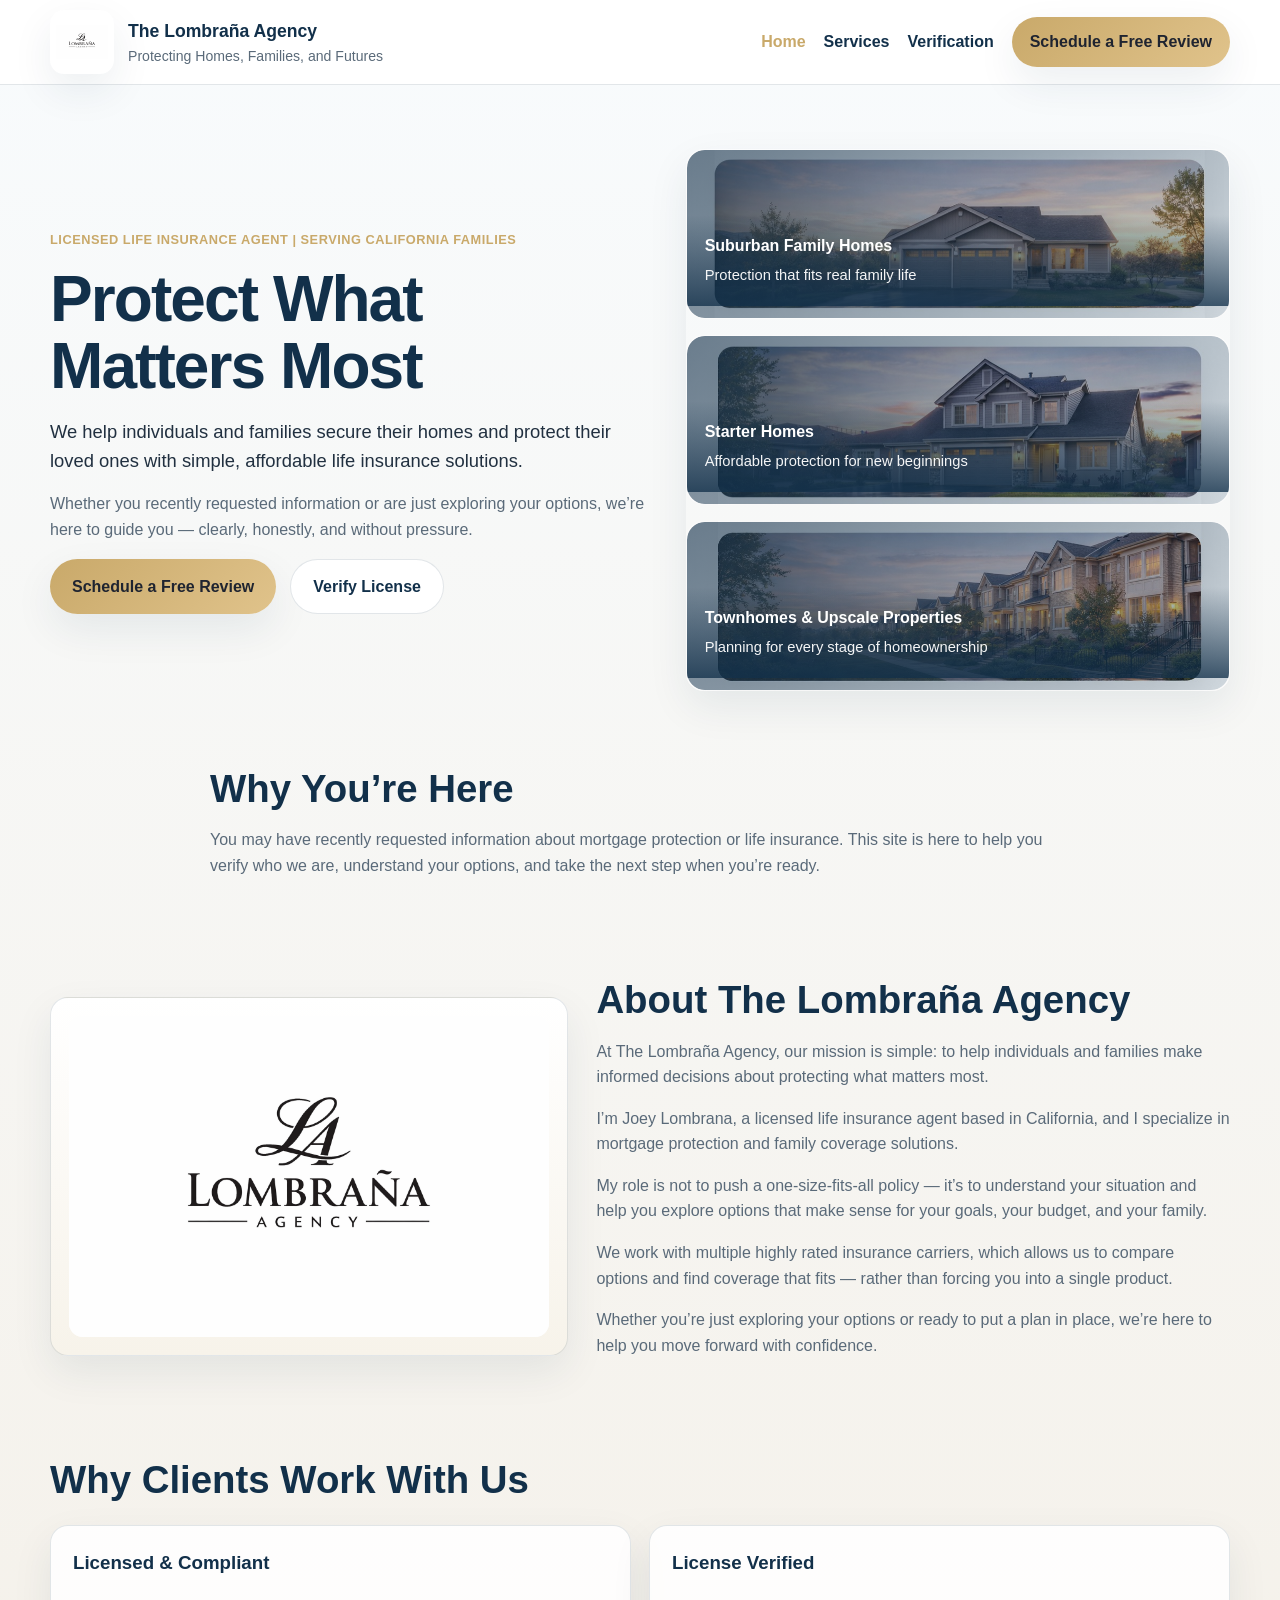
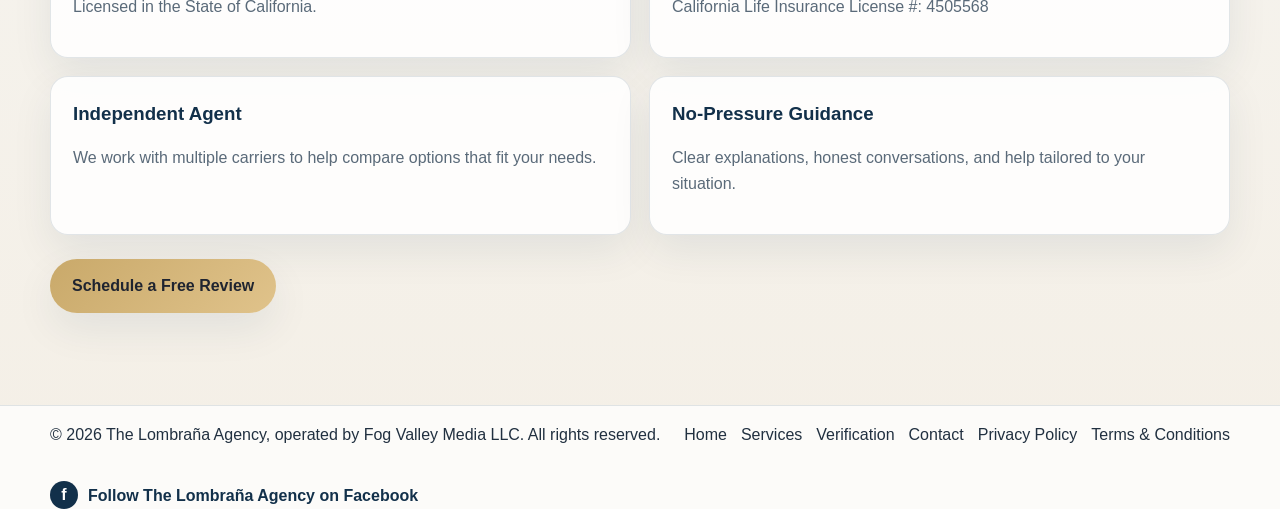
==== index.html @ 1a3a40c9 "Update index.html" ====
<!DOCTYPE html>
<html lang="en">
<head>
  <meta charset="UTF-8" />
  <meta name="viewport" content="width=device-width, initial-scale=1.0" />
  <title>The Lombraña Agency | Protecting Homes, Families, and Futures</title>
  <meta name="description" content="The Lombraña Agency helps individuals and families secure their homes and protect their loved ones with simple, affordable life insurance solutions." />
  <link rel="stylesheet" href="styles.css" />
</head>
<body>
  <header class="site-header">
    <div class="container nav-wrap">
      <a href="index.html" class="brand" aria-label="The Lombraña Agency home">
        <img src="Lombrana Agency.png" alt="The Lombraña Agency logo" class="brand-logo" />
        <div class="brand-text">
          <span class="brand-name">The Lombraña Agency</span>
          <span class="brand-tagline">Protecting Homes, Families, and Futures</span>
        </div>
      </a>

      <button class="menu-toggle" aria-label="Open menu" aria-expanded="false">☰</button>

      <nav class="site-nav">
        <a href="index.html" class="active">Home</a>
        <a href="services.html">Services</a>
        <a href="verification.html">Verification</a>
        <a href="contact.html" class="nav-cta">Schedule a Free Review</a>
      </nav>
    </div>
  </header>

  <main>
    <section class="hero">
      <div class="container hero-grid">
        <div class="hero-copy">
          <p class="eyebrow">Licensed Life Insurance Agent | Serving California Families</p>
          <h1>Protect What Matters Most</h1>
          <p class="hero-subheadline">
            We help individuals and families secure their homes and protect their loved ones with simple, affordable life insurance solutions.
          </p>
          <p class="hero-support">
            Whether you recently requested information or are just exploring your options, we’re here to guide you — clearly, honestly, and without pressure.
          </p>

          <div class="hero-actions">
            <a href="contact.html" class="btn btn-primary">Schedule a Free Review</a>
            <a href="verification.html" class="btn btn-secondary">Verify License</a>
          </div>
        </div>

        <div class="hero-visual">
          <div class="art-grid">
            <div class="art-card art-home-1">
              <div class="art-overlay">
                <strong>Suburban Family Homes</strong>
                <span>Protection that fits real family life</span>
              </div>
            </div>

            <div class="art-card art-home-2">
              <div class="art-overlay">
                <strong>Starter Homes</strong>
                <span>Affordable protection for new beginnings</span>
              </div>
            </div>

            <div class="art-card art-home-3">
              <div class="art-overlay">
                <strong>Townhomes & Upscale Properties</strong>
                <span>Planning for every stage of homeownership</span>
              </div>
            </div>
          </div>
        </div>
      </div>
    </section>

    <section class="why-here section">
      <div class="container narrow">
        <h2>Why You’re Here</h2>
        <p>
          You may have recently requested information about mortgage protection or life insurance.
          This site is here to help you verify who we are, understand your options, and take the next step when you’re ready.
        </p>
      </div>
    </section>

    <section class="about section">
      <div class="container about-grid">
        <div class="about-image-wrap">
          <img src="Lombrana Agency.png" alt="The Lombraña Agency" class="about-image" />
        </div>

        <div class="about-copy">
          <h2>About The Lombraña Agency</h2>
          <p>
            At The Lombraña Agency, our mission is simple: to help individuals and families make informed decisions about protecting what matters most.
          </p>
          <p>
            I’m Joey Lombrana, a licensed life insurance agent based in California, and I specialize in mortgage protection and family coverage solutions.
          </p>
          <p>
            My role is not to push a one-size-fits-all policy — it’s to understand your situation and help you explore options that make sense for your goals, your budget, and your family.
          </p>
          <p>
            We work with multiple highly rated insurance carriers, which allows us to compare options and find coverage that fits — rather than forcing you into a single product.
          </p>
          <p>
            Whether you’re just exploring your options or ready to put a plan in place, we’re here to help you move forward with confidence.
          </p>
        </div>
      </div>
    </section>

    <section class="trust section">
      <div class="container">
        <h2>Why Clients Work With Us</h2>
        <div class="trust-grid">
          <div class="trust-card">
            <h3>Licensed & Compliant</h3>
            <p>Licensed in the State of California.</p>
          </div>
          <div class="trust-card">
            <h3>License Verified</h3>
            <p>California Life Insurance License #: 4505568</p>
          </div>
          <div class="trust-card">
            <h3>Independent Agent</h3>
            <p>We work with multiple carriers to help compare options that fit your needs.</p>
          </div>
          <div class="trust-card">
            <h3>No-Pressure Guidance</h3>
            <p>Clear explanations, honest conversations, and help tailored to your situation.</p>
          </div>
        </div>

        <div class="centered-cta section-sm">
          <a href="contact.html" class="btn btn-primary">Schedule a Free Review</a>
        </div>
      </div>
    </section>
  </main>

  <footer class="site-footer">
    <div class="container footer-inner">
      <p>© <span id="year"></span> The Lombraña Agency, operated by Fog Valley Media LLC. All rights reserved.</p>
      <nav class="footer-nav">
        <a href="index.html">Home</a>
        <a href="services.html">Services</a>
        <a href="verification.html">Verification</a>
        <a href="contact.html">Contact</a>
        <a href="privacy.html">Privacy Policy</a>
        <a href="terms.html">Terms & Conditions</a>
      </nav>
      <a
        class="social-link"
        href="https://www.facebook.com/profile.php?id=61577456360968"
        target="_blank"
        rel="noopener noreferrer"
        aria-label="Follow The Lombraña Agency on Facebook"
      >
        <span class="social-icon">f</span>
        <span>Follow The Lombraña Agency on Facebook</span>
      </a>
    </div>
  </footer>

  <script src="script.js"></script>
</body>
</html>
---- styles.css ----
:root {
  --navy: #12304a;
  --navy-2: #1c4768;
  --charcoal: #2f3440;
  --cream: #f7f3ea;
  --white: #ffffff;
  --soft-gold: #c9a96a;
  --gold-2: #e0c38b;
  --muted-blue: #7d95ab;
  --blue-gray: #e8eef4;
  --text: #213040;
  --text-soft: #5a6a79;
  --border: rgba(18, 48, 74, 0.12);
  --shadow: 0 16px 40px rgba(18, 48, 74, 0.08);
  --shadow-hover: 0 22px 50px rgba(18, 48, 74, 0.14);
  --radius: 18px;
  --max: 1180px;
  --transition: 0.28s ease;
}

* {
  box-sizing: border-box;
}

html {
  scroll-behavior: smooth;
}

body {
  margin: 0;
  font-family: "Inter", "Segoe UI", Arial, sans-serif;
  background: linear-gradient(180deg, #f8fbfd 0%, #f4efe6 100%);
  color: var(--text);
  line-height: 1.6;
}

img {
  display: block;
  max-width: 100%;
}

a {
  color: inherit;
  text-decoration: none;
}

button,
input,
textarea,
select {
  font: inherit;
}

.container {
  width: min(calc(100% - 32px), var(--max));
  margin: 0 auto;
}

.narrow {
  width: min(calc(100% - 32px), 860px);
  margin: 0 auto;
}

/* Header */
.site-header {
  position: sticky;
  top: 0;
  z-index: 20;
  background: rgba(255, 255, 255, 0.9);
  backdrop-filter: blur(10px);
  border-bottom: 1px solid var(--border);
}

.nav-wrap {
  display: flex;
  align-items: center;
  justify-content: space-between;
  gap: 20px;
  min-height: 84px;
}

.brand {
  display: flex;
  align-items: center;
  gap: 14px;
  min-width: 0;
}

.brand-logo {
  width: 64px;
  height: 64px;
  object-fit: contain;
  border-radius: 14px;
  background: #fff;
  box-shadow: var(--shadow);
  padding: 6px;
}

.brand-text {
  display: flex;
  flex-direction: column;
  min-width: 0;
}

.brand-name {
  font-size: 1.1rem;
  font-weight: 800;
  color: var(--navy);
}

.brand-tagline {
  font-size: 0.88rem;
  color: var(--text-soft);
}

.site-nav {
  display: flex;
  align-items: center;
  gap: 18px;
}

.site-nav a {
  color: var(--navy);
  font-weight: 600;
}

.site-nav a.active {
  color: var(--soft-gold);
}

.nav-cta {
  padding: 12px 18px;
  background: linear-gradient(135deg, var(--soft-gold), var(--gold-2));
  border-radius: 999px;
  color: #1f2430 !important;
  box-shadow: var(--shadow);
}

.menu-toggle {
  display: none;
  border: 0;
  background: transparent;
  font-size: 1.5rem;
  color: var(--navy);
  cursor: pointer;
}

/* Typography */
.hero-copy h1,
.page-title {
  margin: 0 0 16px;
  font-size: clamp(2.4rem, 5vw, 4.3rem);
  line-height: 1.05;
  color: var(--navy);
  letter-spacing: -0.03em;
}

h2 {
  color: var(--navy);
  font-size: clamp(1.8rem, 3vw, 2.6rem);
  margin: 0 0 14px;
  line-height: 1.15;
}

h3 {
  color: var(--navy);
  margin: 0 0 10px;
}

.eyebrow {
  display: inline-block;
  margin: 0 0 16px;
  color: var(--soft-gold);
  font-weight: 700;
  letter-spacing: 0.04em;
  text-transform: uppercase;
  font-size: 0.8rem;
}

.hero-subheadline,
.page-intro {
  font-size: 1.15rem;
  color: var(--text);
  margin: 0 0 12px;
}

.hero-support,
.about-copy p,
.verify-card p,
.services-cta-text,
.verify-list,
.trust-card p,
.why-here p {
  color: var(--text-soft);
}

/* Buttons */
.btn {
  display: inline-flex;
  align-items: center;
  justify-content: center;
  border: 0;
  cursor: pointer;
  padding: 14px 22px;
  border-radius: 999px;
  font-weight: 800;
  transition: transform var(--transition), opacity var(--transition), box-shadow var(--transition);
}

.btn:hover {
  transform: translateY(-1px);
}

.btn-primary {
  background: linear-gradient(135deg, var(--soft-gold), var(--gold-2));
  color: #1f2430;
  box-shadow: var(--shadow);
}

.btn-secondary {
  background: var(--white);
  color: var(--navy);
  border: 1px solid var(--border);
}

/* Hero */
.hero {
  padding: 64px 0 34px;
}

.hero-grid {
  display: grid;
  grid-template-columns: 1.05fr 0.95fr;
  gap: 34px;
  align-items: center;
}

.hero-actions,
.centered-cta {
  display: flex;
  gap: 14px;
  flex-wrap: wrap;
}

.hero-visual,
.about-image-wrap,
.verify-card,
.trust-card,
.form-shell,
.flip-card-front,
.flip-card-back {
  border-radius: var(--radius);
  box-shadow: var(--shadow);
}

.art-grid {
  display: grid;
  gap: 16px;
}

.art-card {
  min-height: 170px;
  border-radius: var(--radius);
  position: relative;
  overflow: hidden;
  border: 1px solid rgba(255,255,255,0.45);
}

/* HOME PAGE HERO IMAGE CARDS */
.art-home-1,
.art-home-2,
.art-home-3 {
  background-repeat: no-repeat;
  background-size: cover;
  position: relative;
}

.art-home-1 {
  background-image: url("starter.jpg");
  background-position: center 22%;
}

.art-home-2 {
  background-image: url("suburban.jpg");
  background-position: center 20%;
}

.art-home-3 {
  background-image: url("townhome.jpg");
  background-position: center 32%;
}

.art-home-1::before,
.art-home-2::before,
.art-home-3::before {
  content: "";
  position: absolute;
  inset: 0;
  background: linear-gradient(
    135deg,
    rgba(18, 48, 74, 0.62),
    rgba(28, 71, 104, 0.18)
  );
  border-radius: inherit;
  z-index: 0;
}

.art-home-1 > *,
.art-home-2 > *,
.art-home-3 > * {
  position: relative;
  z-index: 1;
}

.art-overlay {
  position: absolute;
  left: 0;
  right: 0;
  bottom: 12px;
  padding: 18px;
  background: linear-gradient(180deg, transparent, rgba(18,48,74,0.78));
  color: var(--white);
}

.art-overlay strong {
  display: block;
  margin-bottom: 4px;
  font-size: 1rem;
}

.art-overlay span {
  font-size: 0.92rem;
  opacity: 0.95;
}

/* Sections */
.section {
  padding: 42px 0;
}

.section-sm {
  padding-top: 24px;
}

.about-grid {
  display: grid;
  grid-template-columns: 0.9fr 1.1fr;
  gap: 28px;
  align-items: center;
}

.about-image-wrap {
  background: linear-gradient(180deg, #fff, #f7f3ea);
  padding: 18px;
  border: 1px solid var(--border);
}

.about-image {
  width: 100%;
  border-radius: 14px;
  object-fit: contain;
  background: #fff;
}

.trust-grid,
.verification-grid {
  display: grid;
  grid-template-columns: repeat(2, 1fr);
  gap: 18px;
  margin-top: 22px;
}

.trust-card,
.verify-card {
  background: rgba(255, 255, 255, 0.86);
  border: 1px solid var(--border);
  padding: 22px;
}

.verify-list {
  padding-left: 18px;
  margin: 0;
}

/* Services flip cards */
.card-grid {
  display: grid;
  grid-template-columns: repeat(3, 1fr);
  gap: 22px;
  padding-top: 22px;
  align-items: stretch;
}

.flip-card {
  width: 100%;
  height: 340px;
  perspective: 1200px;
  background: transparent;
  border: 0;
  padding: 0;
  margin: 0;
  cursor: pointer;
  text-align: left;
  display: block;
}

.flip-card-inner {
  position: relative;
  width: 100%;
  height: 100%;
  transform-style: preserve-3d;
  transition: transform 0.7s ease;
}

.flip-card.is-flipped .flip-card-inner {
  transform: rotateY(180deg);
}

.flip-card-front,
.flip-card-back {
  position: absolute;
  inset: 0;
  width: 100%;
  height: 100%;
  backface-visibility: hidden;
  border: 1px solid var(--border);
  border-radius: var(--radius);
  overflow: hidden;
  box-shadow: var(--shadow);
}

.flip-card-front {
  color: var(--white);
  display: flex;
  align-items: flex-end;
  justify-content: flex-start;
}

.image-card {
  background-size: cover;
  background-repeat: no-repeat;
  position: relative;
  transition: transform 0.35s ease, box-shadow 0.35s ease;
}

.image-card::before {
  content: "";
  position: absolute;
  inset: 0;
  background: linear-gradient(
    180deg,
    rgba(18,48,74,0.12) 0%,
    rgba(18,48,74,0.34) 45%,
    rgba(18,48,74,0.76) 100%
  );
  transition: background 0.35s ease;
}

.flip-card:hover .image-card {
  transform: scale(1.03) translateY(-3px);
  box-shadow: var(--shadow-hover);
}

.flip-card:hover .image-card::before {
  background: linear-gradient(
    180deg,
    rgba(18,48,74,0.18) 0%,
    rgba(18,48,74,0.42) 45%,
    rgba(18,48,74,0.82) 100%
  );
}

.image-mortgage {
  background-image: url("mortgageprotection.jpg");
  background-position: center 30%;
}

.image-finalexpense {
  background-image: url("finalexpense.jpg");
  background-position: center 42%;
}

.image-wholelife {
  background-image: url("wholelife.jpg");
  background-position: center 30%;
}

.service-overlay {
  position: relative;
  z-index: 1;
  width: 100%;
  padding: 24px 22px;
}

.service-overlay h2 {
  color: var(--white);
  margin: 0 0 6px;
  font-size: 1.55rem;
  line-height: 1.15;
}

.micro-line {
  margin: 0;
  color: rgba(255,255,255,0.9);
  font-size: 0.92rem;
  font-weight: 500;
  line-height: 1.35;
}

.flip-card-back {
  background: linear-gradient(180deg, #ffffff, #f5f0e7);
  transform: rotateY(180deg);
  display: flex;
  flex-direction: column;
  justify-content: center;
  padding: 28px;
}

.flip-card-back h3 {
  margin-top: 0;
}

.flip-card-back p:last-child {
  margin-bottom: 0;
}

/* Contact form */
.form-shell {
  background: rgba(255,255,255,0.88);
  border: 1px solid var(--border);
  padding: 26px;
  margin-top: 28px;
}

.review-form {
  width: 100%;
}

.form-grid {
  display: grid;
  grid-template-columns: repeat(2, 1fr);
  gap: 18px;
  position: relative;
}

.field {
  display: flex;
  flex-direction: column;
  gap: 8px;
}

.field-full {
  grid-column: 1 / -1;
}

label,
legend {
  font-weight: 700;
  color: var(--navy);
}

input {
  width: 100%;
  border: 1px solid rgba(18,48,74,0.18);
  border-radius: 12px;
  padding: 14px 14px;
  background: #fff;
  color: var(--text);
}

input:focus {
  outline: 2px solid rgba(201,169,106,0.25);
  border-color: var(--soft-gold);
}

.checkbox-group {
  border: 1px solid rgba(18,48,74,0.12);
  border-radius: 14px;
  padding: 16px;
  background: #fff;
}

.checkbox-group label {
  display: flex;
  align-items: center;
  gap: 10px;
  font-weight: 600;
  margin-top: 10px;
  color: var(--text);
}

.checkbox-group input {
  width: auto;
  padding: 0;
}

.consent-wrap {
  margin-top: 6px;
}

.consent-label {
  display: grid;
  grid-template-columns: 26px 1fr;
  align-items: start;
  column-gap: 14px;
  font-weight: 500;
  color: var(--text);
  line-height: 1.55;
}

.consent-label input {
  appearance: none;
  -webkit-appearance: none;
  width: 22px;
  height: 22px;
  margin: 2px 0 0 0;
  border: 2px solid rgba(18, 48, 74, 0.35);
  border-radius: 6px;
  background: #fff;
  box-shadow: 0 4px 10px rgba(18, 48, 74, 0.12);
  cursor: pointer;
  position: relative;
  transition:
    transform 0.18s ease,
    box-shadow 0.18s ease,
    border-color 0.18s ease,
    background 0.18s ease;
}

.consent-label input:hover {
  transform: translateY(-1px);
  box-shadow: 0 6px 14px rgba(18, 48, 74, 0.16);
  border-color: var(--soft-gold);
}

.consent-label input:focus {
  outline: none;
  box-shadow:
    0 0 0 4px rgba(201, 169, 106, 0.22),
    0 6px 14px rgba(18, 48, 74, 0.16);
  border-color: var(--soft-gold);
}

.consent-label input:checked {
  background: linear-gradient(135deg, var(--soft-gold), var(--gold-2));
  border-color: var(--soft-gold);
}

.consent-label input:checked::after {
  content: "";
  position: absolute;
  left: 6px;
  top: 2px;
  width: 5px;
  height: 10px;
  border: solid #1f2430;
  border-width: 0 2px 2px 0;
  transform: rotate(45deg);
}

.consent-note {
  display: inline-block;
  margin: 12px 0 0 40px;
  padding: 8px 12px;
  border-left: 4px solid var(--soft-gold);
  border-radius: 10px;
  background: linear-gradient(
    180deg,
    rgba(201, 169, 106, 0.12),
    rgba(255, 255, 255, 0.92)
  );
  font-size: 0.92rem;
  font-weight: 700;
  color: var(--navy);
  box-shadow: 0 6px 16px rgba(18, 48, 74, 0.06);
}

.captcha-wrap {
  margin-top: 4px;
}

@media (max-width: 640px) {
  .consent-label {
    grid-template-columns: 24px 1fr;
    column-gap: 12px;
  }

  .consent-label input {
    width: 20px;
    height: 20px;
  }

  .consent-note {
    margin-left: 36px;
    font-size: 0.88rem;
  }
}
.btn-full {
  width: 100%;
  margin-top: 22px;
}

.honeypot {
  position: absolute;
  left: -9999px;
  opacity: 0;
  pointer-events: none;
}

.thank-you {
  margin-top: 22px;
  padding: 22px;
  border-radius: 16px;
  background: linear-gradient(180deg, #f7f3ea, #ffffff);
  border: 1px solid var(--border);
}

.hidden {
  display: none;
}

/* Footer */
.site-footer {
  margin-top: 50px;
  border-top: 1px solid var(--border);
  background: rgba(255,255,255,0.75);
}

.footer-inner {
  min-height: 76px;
  display: flex;
  align-items: center;
  justify-content: space-between;
  gap: 18px;
  flex-wrap: wrap;
}

.footer-nav {
  display: flex;
  gap: 14px;
  flex-wrap: wrap;
}

.social-link {
  display: inline-flex;
  align-items: center;
  gap: 10px;
  color: var(--navy);
  font-weight: 600;
}

.social-icon {
  width: 28px;
  height: 28px;
  display: inline-flex;
  align-items: center;
  justify-content: center;
  border-radius: 999px;
  background: var(--navy);
  color: var(--white);
  font-weight: 800;
  line-height: 1;
  font-family: Arial, sans-serif;
}

/* Responsive */
@media (max-width: 980px) {
  .hero-grid,
  .about-grid,
  .card-grid,
  .verification-grid,
  .trust-grid,
  .form-grid {
    grid-template-columns: 1fr;
  }

  .site-nav {
    position: absolute;
    right: 16px;
    top: 84px;
    display: none;
    flex-direction: column;
    align-items: stretch;
    background: rgba(255,255,255,0.98);
    border: 1px solid var(--border);
    border-radius: 16px;
    padding: 14px;
    box-shadow: var(--shadow);
    min-width: 220px;
  }

  .site-nav.open {
    display: flex;
  }

  .menu-toggle {
    display: block;
  }

  .nav-wrap {
    position: relative;
  }
}

@media (max-width: 640px) {
  .brand-logo {
    width: 54px;
    height: 54px;
  }

  .brand-name {
    font-size: 1rem;
  }

  .brand-tagline {
    font-size: 0.8rem;
  }

  .hero {
    padding-top: 34px;
  }

  .btn,
  .nav-cta {
    width: 100%;
  }

  .hero-actions,
  .centered-cta {
    flex-direction: column;
    align-items: stretch;
  }

  .flip-card {
    height: 300px;
  }

  .flip-card-inner {
    height: 100%;
  }

  .form-shell,
  .trust-card,
  .verify-card,
  .about-image-wrap {
    padding: 18px;
  }

  .service-overlay {
    padding: 20px 18px;
  }

  .service-overlay h2 {
    font-size: 1.35rem;
  }

  .art-overlay {
    bottom: 8px;
    padding: 14px;
  }
}
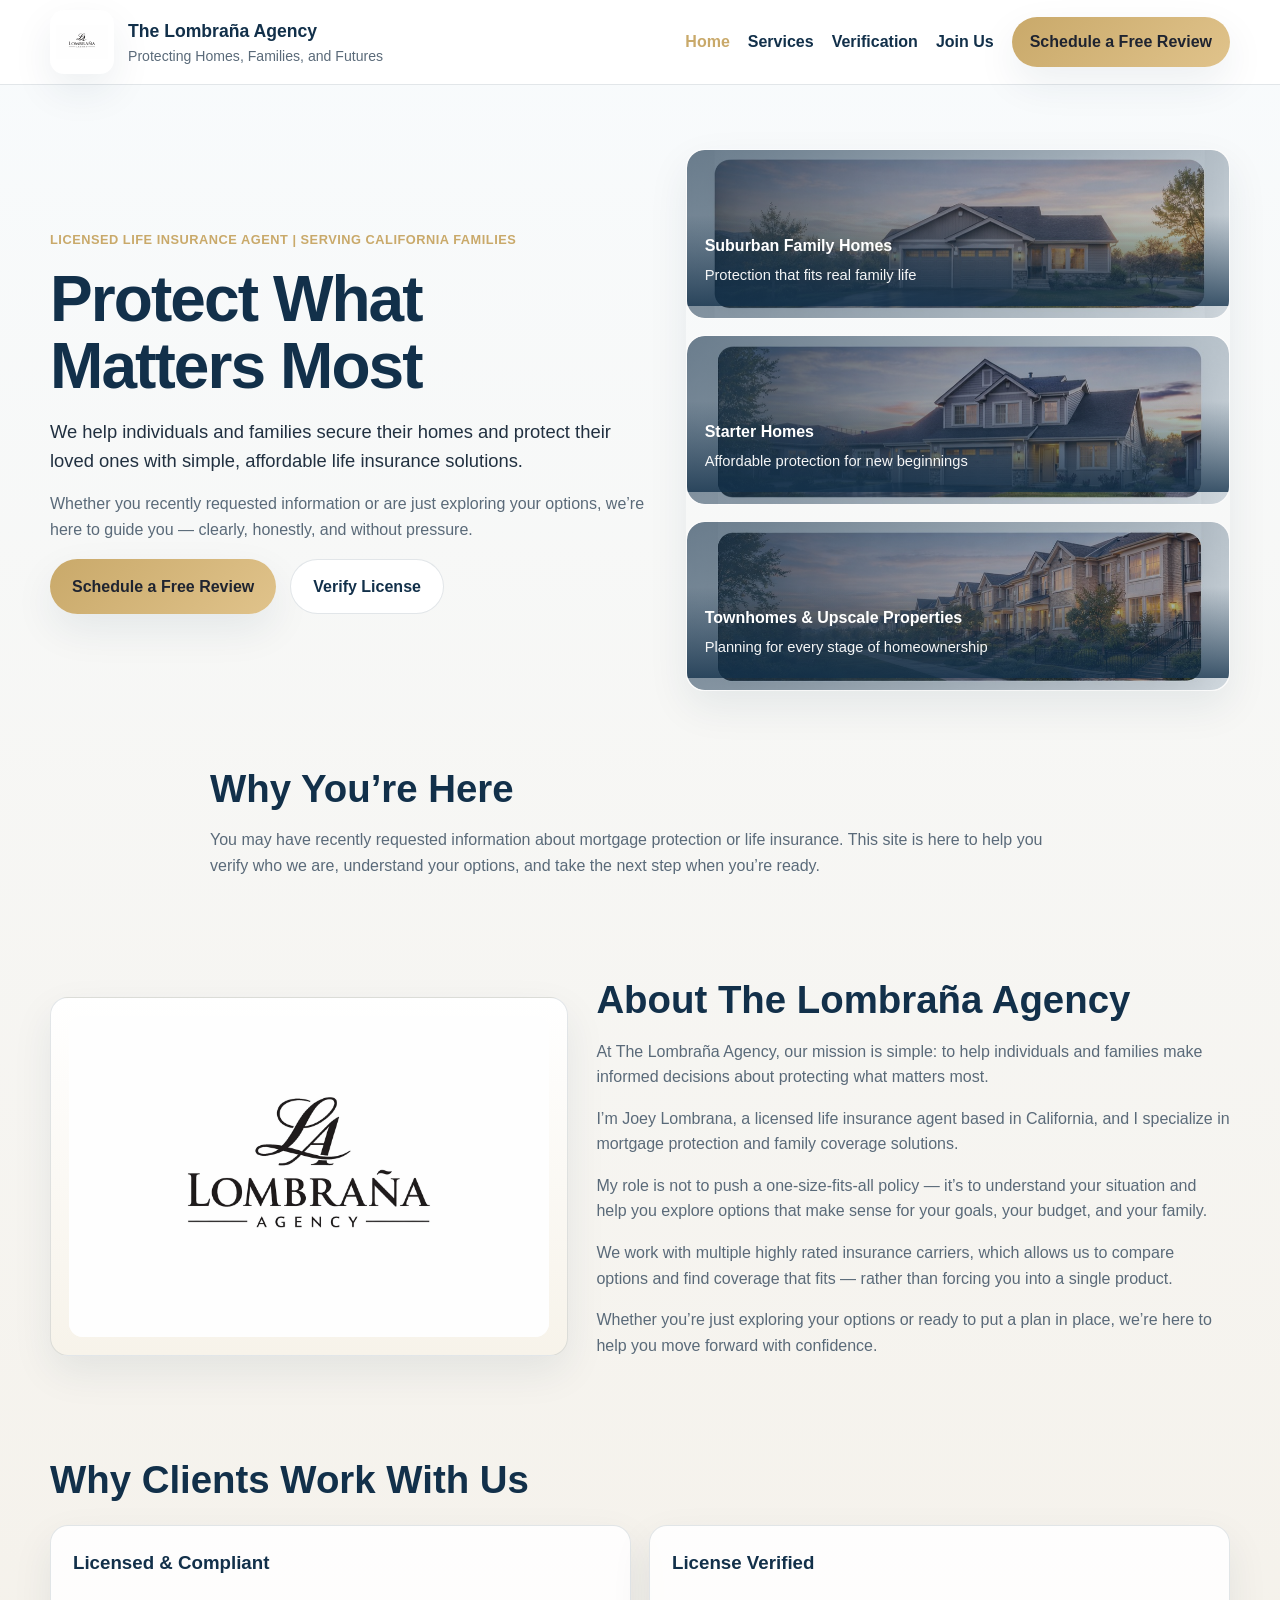
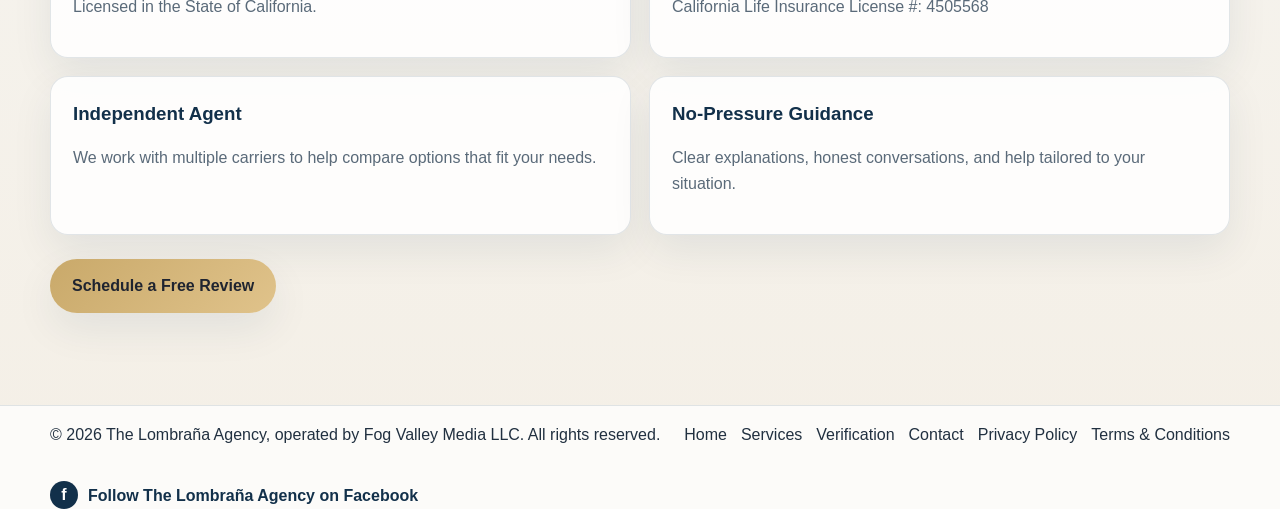
==== commit 467a237a: "Update index.html" ====
--- a/index.html
+++ b/index.html
@@ -21,11 +21,12 @@
       <button class="menu-toggle" aria-label="Open menu" aria-expanded="false">☰</button>
 
       <nav class="site-nav">
-        <a href="index.html" class="active">Home</a>
-        <a href="services.html">Services</a>
-        <a href="verification.html">Verification</a>
-        <a href="contact.html" class="nav-cta">Schedule a Free Review</a>
-      </nav>
+  <a href="index.html" class="active">Home</a>
+  <a href="services.html">Services</a>
+  <a href="verification.html">Verification</a>
+  <a href="join-us.html">Join Us</a>
+  <a href="contact.html" class="nav-cta">Schedule a Free Review</a>
+</nav>
     </div>
   </header>
 
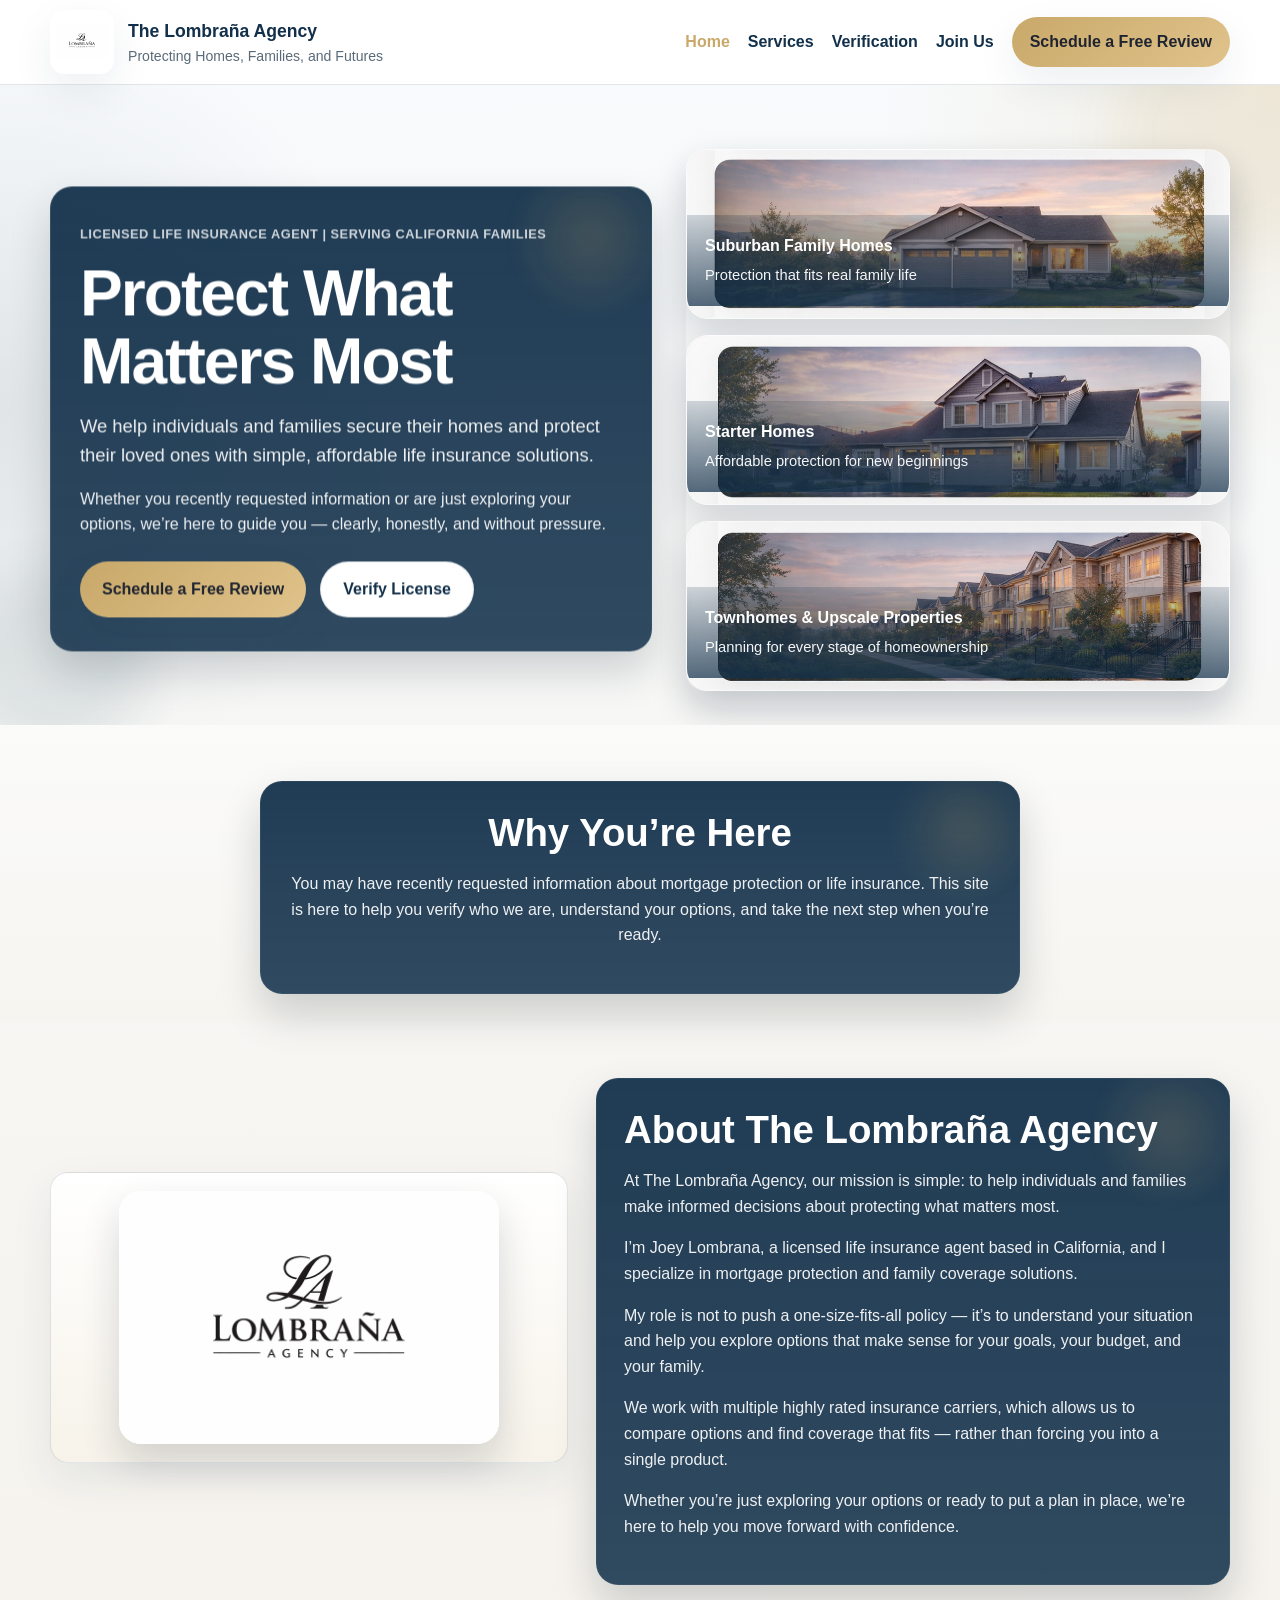
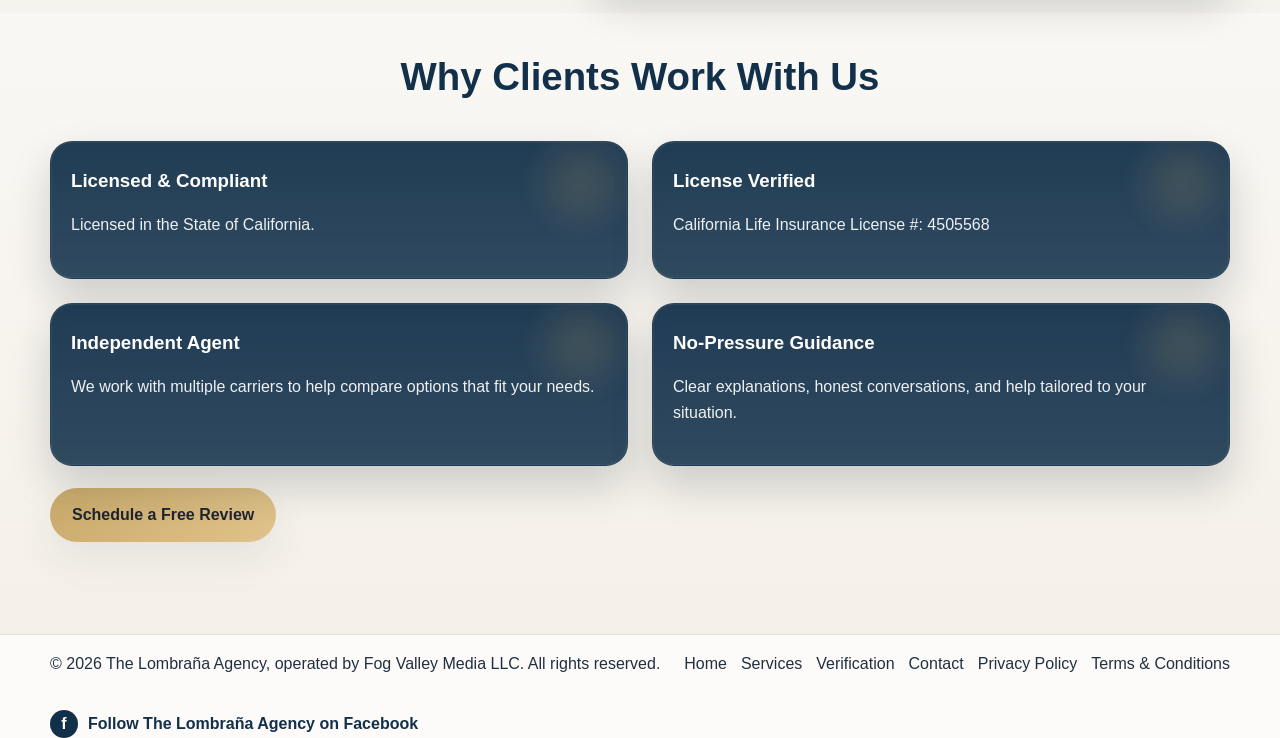
==== commit 5af8a707: "Update index.html" ====
--- a/index.html
+++ b/index.html
@@ -6,6 +6,403 @@
   <title>The Lombraña Agency | Protecting Homes, Families, and Futures</title>
   <meta name="description" content="The Lombraña Agency helps individuals and families secure their homes and protect their loved ones with simple, affordable life insurance solutions." />
   <link rel="stylesheet" href="styles.css" />
+
+  <style>
+    .hero {
+      position: relative;
+      overflow: hidden;
+      background:
+        radial-gradient(circle at top right, rgba(201, 169, 106, 0.16), transparent 28%),
+        radial-gradient(circle at left center, rgba(18, 48, 74, 0.10), transparent 30%);
+    }
+
+    .hero::before,
+    .hero::after {
+      content: "";
+      position: absolute;
+      border-radius: 999px;
+      pointer-events: none;
+      filter: blur(24px);
+      opacity: 0.8;
+    }
+
+    .hero::before {
+      width: 240px;
+      height: 240px;
+      top: -70px;
+      right: -70px;
+      background: rgba(201, 169, 106, 0.14);
+    }
+
+    .hero::after {
+      width: 190px;
+      height: 190px;
+      left: -40px;
+      bottom: -30px;
+      background: rgba(18, 48, 74, 0.10);
+    }
+
+    .hero-grid,
+    .about-grid {
+      position: relative;
+      z-index: 1;
+    }
+
+    .section {
+      position: relative;
+      overflow: visible;
+    }
+
+    .why-here {
+      background: linear-gradient(180deg, rgba(255,255,255,0.45), rgba(247,243,234,0.35));
+    }
+
+    .trust {
+      background: linear-gradient(180deg, rgba(255,255,255,0.40), rgba(247,243,234,0.32));
+    }
+
+    .hero-copy,
+    .why-here .container.narrow,
+    .about-copy,
+    .trust-card {
+      position: relative;
+      background: linear-gradient(180deg, rgba(18, 48, 74, 0.94), rgba(18, 48, 74, 0.87));
+      color: #ffffff;
+      border-radius: 22px;
+      box-shadow:
+        0 20px 42px rgba(10, 25, 41, 0.18),
+        0 0 0 1px rgba(255,255,255,0.05) inset;
+      transition: transform 0.35s ease, box-shadow 0.35s ease;
+      will-change: transform;
+      overflow: hidden;
+      z-index: 1;
+    }
+
+    .hero-copy::before,
+    .why-here .container.narrow::before,
+    .about-copy::before,
+    .trust-card::before {
+      content: "";
+      position: absolute;
+      inset: -1px;
+      border-radius: inherit;
+      padding: 1px;
+      background: linear-gradient(
+        135deg,
+        rgba(201, 169, 106, 0.56),
+        rgba(255, 255, 255, 0.08),
+        rgba(201, 169, 106, 0.22)
+      );
+      -webkit-mask:
+        linear-gradient(#fff 0 0) content-box,
+        linear-gradient(#fff 0 0);
+      -webkit-mask-composite: xor;
+      mask-composite: exclude;
+      pointer-events: none;
+      opacity: 0.85;
+    }
+
+    .hero-copy::after,
+    .why-here .container.narrow::after,
+    .about-copy::after,
+    .trust-card::after {
+      content: "";
+      position: absolute;
+      border-radius: 999px;
+      pointer-events: none;
+      opacity: 0.9;
+      filter: blur(10px);
+      background: radial-gradient(circle, rgba(201, 169, 106, 0.22), transparent 68%);
+    }
+
+    .hero-copy::after {
+      width: 170px;
+      height: 170px;
+      top: -34px;
+      right: -24px;
+    }
+
+    .why-here .container.narrow::after {
+      width: 150px;
+      height: 150px;
+      top: -26px;
+      right: -20px;
+    }
+
+    .about-copy::after {
+      width: 160px;
+      height: 160px;
+      top: -28px;
+      right: -20px;
+    }
+
+    .trust-card::after {
+      width: 120px;
+      height: 120px;
+      top: -20px;
+      right: -14px;
+    }
+
+    .hero-copy:hover,
+    .why-here .container.narrow:hover,
+    .about-copy:hover,
+    .trust-card:hover {
+      box-shadow:
+        0 26px 48px rgba(10, 25, 41, 0.24),
+        0 0 0 1px rgba(255,255,255,0.07) inset,
+        0 0 22px rgba(201, 169, 106, 0.12);
+    }
+
+    .hero-copy:hover,
+    .about-copy:hover,
+    .trust-card:hover {
+      transform: translateY(-4px);
+    }
+
+    .why-here .container.narrow:hover {
+      transform: translateY(-3px);
+    }
+
+    .hero-copy {
+      padding: 34px 30px;
+    }
+
+    .hero-copy .eyebrow,
+    .hero-copy h1,
+    .hero-copy .hero-subheadline,
+    .hero-copy .hero-support,
+    .hero-actions,
+    .why-here h2,
+    .why-here p,
+    .about-copy h2,
+    .about-copy p,
+    .trust h2,
+    .trust-card h3,
+    .trust-card p {
+      position: relative;
+      z-index: 1;
+    }
+
+    .hero-copy .eyebrow {
+      color: rgba(255,255,255,0.78);
+    }
+
+    .hero-copy h1,
+    .why-here h2,
+    .about-copy h2,
+    .trust h2,
+    .trust-card h3 {
+      color: #ffffff;
+    }
+
+    .hero-copy .hero-subheadline,
+    .hero-copy .hero-support,
+    .why-here p,
+    .about-copy p,
+    .trust-card p {
+      color: rgba(255,255,255,0.92);
+    }
+
+    .hero-actions {
+      margin-top: 24px;
+    }
+
+    .art-card {
+      position: relative;
+      overflow: hidden;
+      border-radius: 22px;
+      box-shadow:
+        0 18px 38px rgba(10, 25, 41, 0.16),
+        0 0 0 1px rgba(255,255,255,0.06) inset;
+      transition: transform 0.35s ease, box-shadow 0.35s ease;
+    }
+
+    .art-card:hover {
+      transform: translateY(-6px);
+      box-shadow:
+        0 26px 48px rgba(10, 25, 41, 0.22),
+        0 0 20px rgba(201, 169, 106, 0.10);
+    }
+
+    .art-card::before {
+      content: "";
+      position: absolute;
+      inset: -1px;
+      border-radius: inherit;
+      padding: 1px;
+      background: linear-gradient(
+        135deg,
+        rgba(201, 169, 106, 0.45),
+        rgba(255,255,255,0.06),
+        rgba(201, 169, 106, 0.18)
+      );
+      -webkit-mask:
+        linear-gradient(#fff 0 0) content-box,
+        linear-gradient(#fff 0 0);
+      -webkit-mask-composite: xor;
+      mask-composite: exclude;
+      pointer-events: none;
+      opacity: 0.7;
+      z-index: 2;
+    }
+
+    .art-overlay {
+      background: linear-gradient(180deg, rgba(18, 48, 74, 0.18), rgba(18, 48, 74, 0.72));
+    }
+
+    .art-overlay strong,
+    .art-overlay span {
+      color: #ffffff;
+    }
+
+    .why-here .container.narrow {
+      padding: 30px 28px;
+      text-align: center;
+      max-width: 760px;
+    }
+
+    .about-copy {
+      padding: 30px 28px;
+    }
+
+    .about-image-wrap {
+      display: flex;
+      justify-content: center;
+      align-items: center;
+    }
+
+    .about-image {
+      width: 100%;
+      max-width: 380px;
+      border-radius: 22px;
+      background: rgba(255,255,255,0.92);
+      box-shadow:
+        0 18px 38px rgba(10, 25, 41, 0.16),
+        0 0 0 1px rgba(255,255,255,0.08) inset;
+      transition: transform 0.35s ease, box-shadow 0.35s ease;
+    }
+
+    .about-image:hover {
+      transform: translateY(-6px);
+      box-shadow:
+        0 26px 48px rgba(10, 25, 41, 0.22),
+        0 0 20px rgba(201, 169, 106, 0.10);
+    }
+
+    .trust > .container > h2 {
+      text-align: center;
+      margin-bottom: 28px;
+      color: var(--navy);
+    }
+
+    .trust-grid {
+      gap: 24px;
+    }
+
+    .trust-card {
+      padding: 24px 20px;
+    }
+
+    .centered-cta {
+      margin-top: 12px;
+    }
+
+    .reveal {
+      opacity: 0;
+      transform: translateY(28px);
+      transition: opacity 0.7s ease, transform 0.7s ease;
+      will-change: opacity, transform;
+    }
+
+    .reveal.is-visible {
+      opacity: 1;
+      transform: translateY(0);
+    }
+
+    .parallax-card {
+      transform: translate3d(0, 0, 0);
+      transition:
+        opacity 0.7s ease,
+        transform 0.7s ease,
+        box-shadow 0.35s ease;
+    }
+
+    .parallax-card.is-visible {
+      transform: translate3d(0, 0, 0);
+    }
+
+    .delay-1 { transition-delay: 0.08s; }
+    .delay-2 { transition-delay: 0.16s; }
+    .delay-3 { transition-delay: 0.24s; }
+
+    @media (max-width: 900px) {
+      .hero-copy,
+      .why-here .container.narrow,
+      .about-copy,
+      .trust-card {
+        border-radius: 20px;
+      }
+
+      .hero-copy {
+        padding: 28px 22px;
+      }
+
+      .about-copy,
+      .why-here .container.narrow {
+        padding: 24px 20px;
+      }
+
+      .hero-copy::after,
+      .why-here .container.narrow::after,
+      .about-copy::after {
+        width: 120px;
+        height: 120px;
+        top: -20px;
+        right: -12px;
+      }
+    }
+
+    @media (max-width: 640px) {
+      .hero-copy,
+      .why-here .container.narrow,
+      .about-copy,
+      .trust-card {
+        border-radius: 18px;
+      }
+
+      .hero-copy {
+        padding: 24px 18px;
+      }
+
+      .about-copy,
+      .why-here .container.narrow,
+      .trust-card {
+        padding: 22px 18px;
+      }
+
+      .hero-copy::after,
+      .why-here .container.narrow::after,
+      .about-copy::after,
+      .trust-card::after {
+        width: 100px;
+        height: 100px;
+      }
+    }
+
+    @media (prefers-reduced-motion: reduce) {
+      .reveal,
+      .parallax-card,
+      .hero-copy,
+      .why-here .container.narrow,
+      .about-copy,
+      .trust-card,
+      .art-card,
+      .about-image {
+        transition: none !important;
+        transform: none !important;
+      }
+    }
+  </style>
 </head>
 <body>
   <header class="site-header">
@@ -21,19 +418,19 @@
       <button class="menu-toggle" aria-label="Open menu" aria-expanded="false">☰</button>
 
       <nav class="site-nav">
-  <a href="index.html" class="active">Home</a>
-  <a href="services.html">Services</a>
-  <a href="verification.html">Verification</a>
-  <a href="join-us.html">Join Us</a>
-  <a href="contact.html" class="nav-cta">Schedule a Free Review</a>
-</nav>
+        <a href="index.html" class="active">Home</a>
+        <a href="services.html">Services</a>
+        <a href="verification.html">Verification</a>
+        <a href="join-us.html">Join Us</a>
+        <a href="contact.html" class="nav-cta">Schedule a Free Review</a>
+      </nav>
     </div>
   </header>
 
   <main>
     <section class="hero">
       <div class="container hero-grid">
-        <div class="hero-copy">
+        <div class="hero-copy reveal is-visible parallax-card" data-parallax-speed="0.10">
           <p class="eyebrow">Licensed Life Insurance Agent | Serving California Families</p>
           <h1>Protect What Matters Most</h1>
           <p class="hero-subheadline">
@@ -49,7 +446,7 @@
           </div>
         </div>
 
-        <div class="hero-visual">
+        <div class="hero-visual reveal is-visible delay-1">
           <div class="art-grid">
             <div class="art-card art-home-1">
               <div class="art-overlay">
@@ -77,7 +474,7 @@
     </section>
 
     <section class="why-here section">
-      <div class="container narrow">
+      <div class="container narrow reveal parallax-card" data-parallax-speed="0.12">
         <h2>Why You’re Here</h2>
         <p>
           You may have recently requested information about mortgage protection or life insurance.
@@ -88,11 +485,11 @@
 
     <section class="about section">
       <div class="container about-grid">
-        <div class="about-image-wrap">
+        <div class="about-image-wrap reveal">
           <img src="Lombrana Agency.png" alt="The Lombraña Agency" class="about-image" />
         </div>
 
-        <div class="about-copy">
+        <div class="about-copy reveal delay-1 parallax-card" data-parallax-speed="0.13">
           <h2>About The Lombraña Agency</h2>
           <p>
             At The Lombraña Agency, our mission is simple: to help individuals and families make informed decisions about protecting what matters most.
@@ -115,27 +512,27 @@
 
     <section class="trust section">
       <div class="container">
-        <h2>Why Clients Work With Us</h2>
+        <h2 class="reveal">Why Clients Work With Us</h2>
         <div class="trust-grid">
-          <div class="trust-card">
+          <div class="trust-card reveal parallax-card" data-parallax-speed="0.10">
             <h3>Licensed & Compliant</h3>
             <p>Licensed in the State of California.</p>
           </div>
-          <div class="trust-card">
+          <div class="trust-card reveal delay-1 parallax-card" data-parallax-speed="0.11">
             <h3>License Verified</h3>
             <p>California Life Insurance License #: 4505568</p>
           </div>
-          <div class="trust-card">
+          <div class="trust-card reveal delay-2 parallax-card" data-parallax-speed="0.12">
             <h3>Independent Agent</h3>
             <p>We work with multiple carriers to help compare options that fit your needs.</p>
           </div>
-          <div class="trust-card">
+          <div class="trust-card reveal delay-3 parallax-card" data-parallax-speed="0.13">
             <h3>No-Pressure Guidance</h3>
             <p>Clear explanations, honest conversations, and help tailored to your situation.</p>
           </div>
         </div>
 
-        <div class="centered-cta section-sm">
+        <div class="centered-cta section-sm reveal">
           <a href="contact.html" class="btn btn-primary">Schedule a Free Review</a>
         </div>
       </div>
@@ -167,5 +564,57 @@
   </footer>
 
   <script src="script.js"></script>
+  <script>
+    document.addEventListener("DOMContentLoaded", () => {
+      const revealItems = document.querySelectorAll(".reveal:not(.is-visible)");
+      const parallaxCards = document.querySelectorAll(".parallax-card");
+      const reducedMotion = window.matchMedia("(prefers-reduced-motion: reduce)").matches;
+
+      const observer = new IntersectionObserver((entries) => {
+        entries.forEach((entry) => {
+          if (entry.isIntersecting) {
+            entry.target.classList.add("is-visible");
+            observer.unobserve(entry.target);
+          }
+        });
+      }, {
+        threshold: 0.14
+      });
+
+      revealItems.forEach((item) => observer.observe(item));
+
+      if (!reducedMotion && parallaxCards.length) {
+        let ticking = false;
+
+        const updateParallax = () => {
+          parallaxCards.forEach((card) => {
+            const rect = card.getBoundingClientRect();
+            const speed = parseFloat(card.dataset.parallaxSpeed || "0.12");
+            const viewportCenter = window.innerHeight / 2;
+            const cardCenter = rect.top + rect.height / 2;
+            const distance = cardCenter - viewportCenter;
+            const offset = Math.max(Math.min(distance * speed, 14), -14);
+
+            if (card.classList.contains("is-visible")) {
+              card.style.transform = `translate3d(0, ${offset}px, 0)`;
+            }
+          });
+
+          ticking = false;
+        };
+
+        const requestTick = () => {
+          if (!ticking) {
+            window.requestAnimationFrame(updateParallax);
+            ticking = true;
+          }
+        };
+
+        updateParallax();
+        window.addEventListener("scroll", requestTick, { passive: true });
+        window.addEventListener("resize", requestTick);
+      }
+    });
+  </script>
 </body>
 </html>
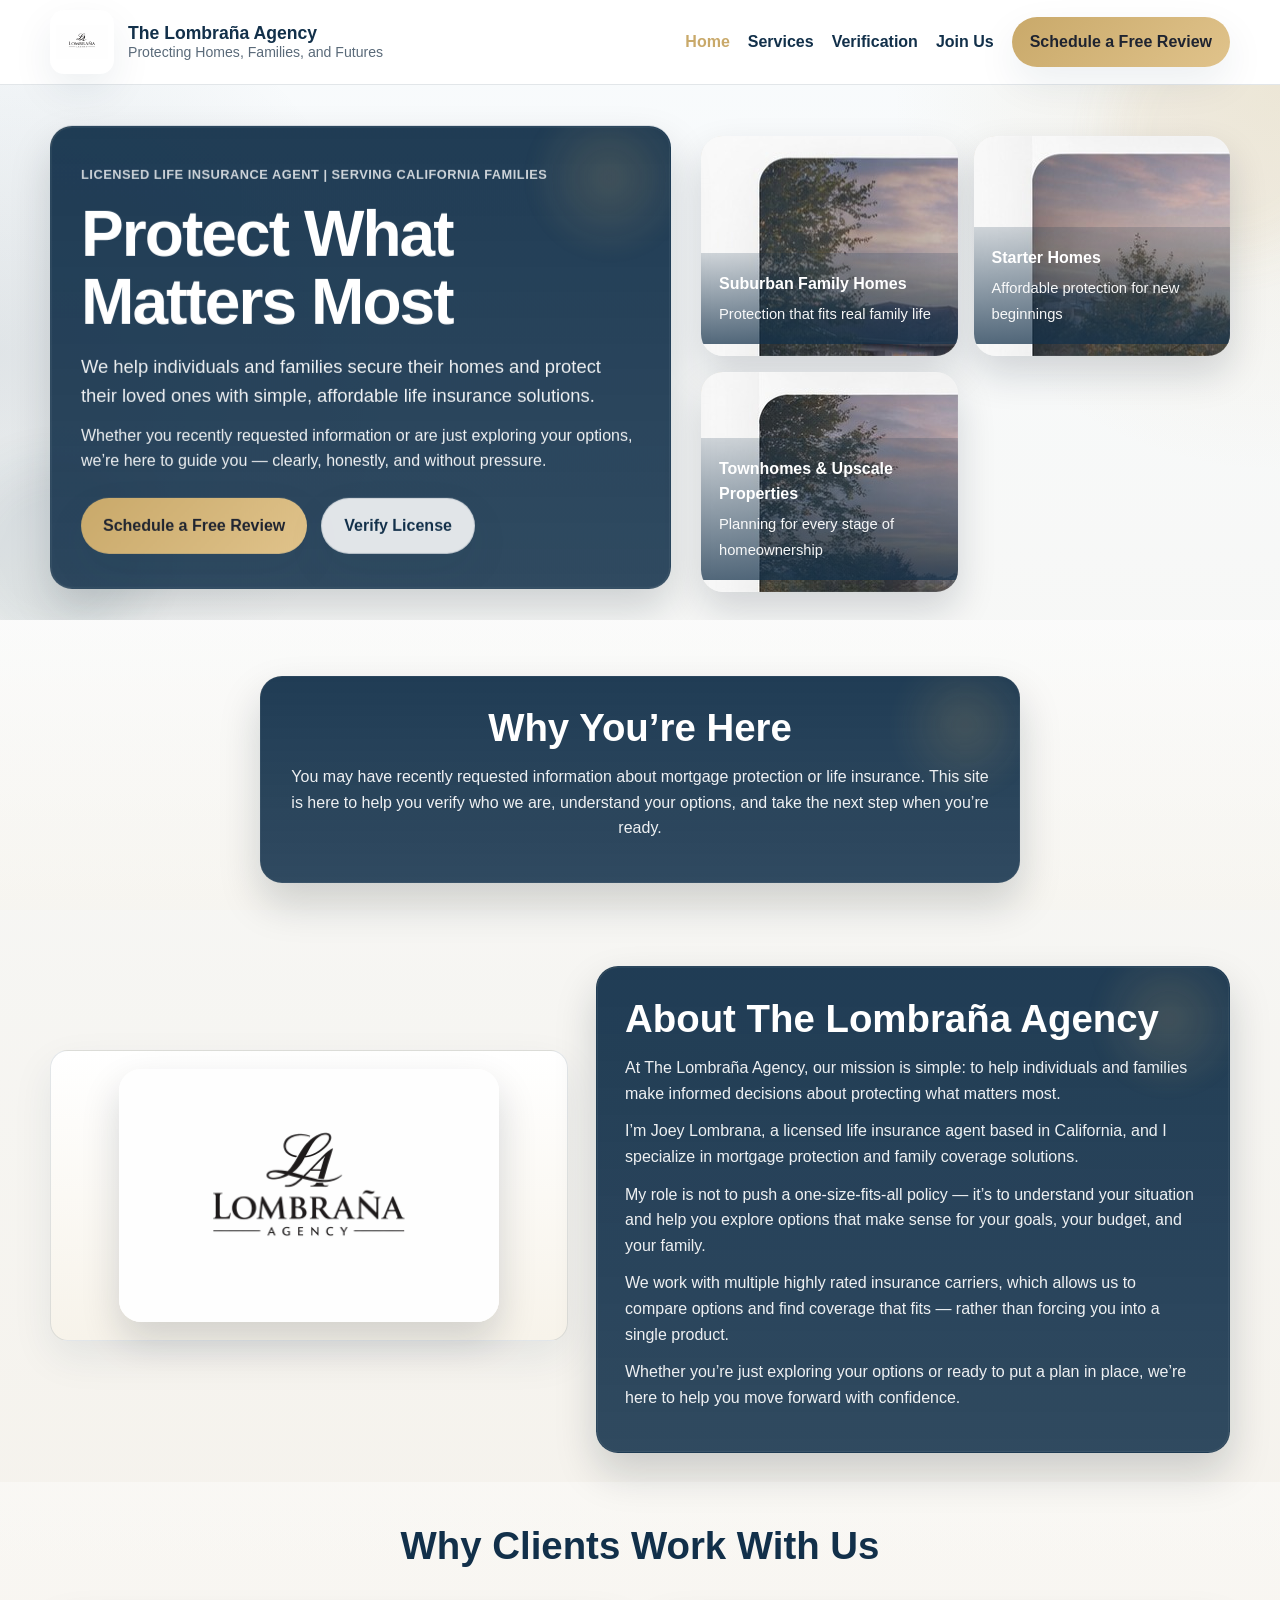
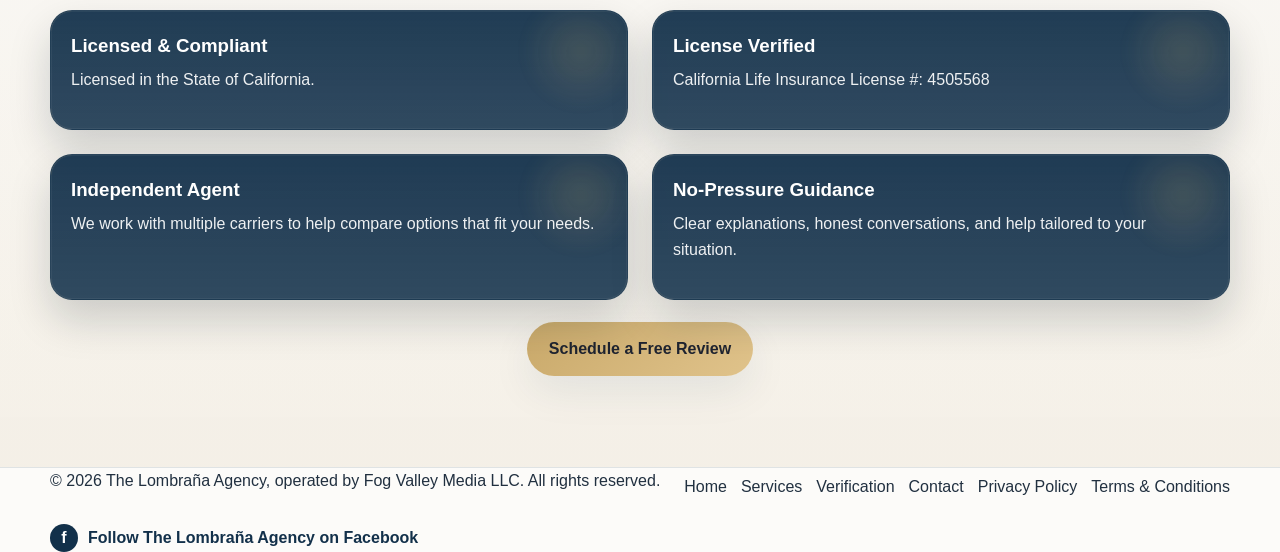
==== commit cc76e0a8: "Update index.html" ====
--- a/index.html
+++ b/index.html
@@ -446,30 +446,32 @@
           </div>
         </div>
 
-        <div class="hero-visual reveal is-visible delay-1">
-          <div class="art-grid">
-            <div class="art-card art-home-1">
-              <div class="art-overlay">
-                <strong>Suburban Family Homes</strong>
-                <span>Protection that fits real family life</span>
-              </div>
-            </div>
-
-            <div class="art-card art-home-2">
-              <div class="art-overlay">
-                <strong>Starter Homes</strong>
-                <span>Affordable protection for new beginnings</span>
-              </div>
-            </div>
-
-            <div class="art-card art-home-3">
-              <div class="art-overlay">
-                <strong>Townhomes & Upscale Properties</strong>
-                <span>Planning for every stage of homeownership</span>
-              </div>
-            </div>
-          </div>
-        </div>
+       <div class="hero-visual">
+  <div class="art-grid">
+
+    <div class="art-card" style="background-image: url('suburban.jpg');">
+      <div class="art-overlay">
+        <strong>Suburban Family Homes</strong>
+        <span>Protection that fits real family life</span>
+      </div>
+    </div>
+
+    <div class="art-card" style="background-image: url('starter.jpg');">
+      <div class="art-overlay">
+        <strong>Starter Homes</strong>
+        <span>Affordable protection for new beginnings</span>
+      </div>
+    </div>
+
+    <div class="art-card" style="background-image: url('townhome.jpg');">
+      <div class="art-overlay">
+        <strong>Townhomes & Upscale Properties</strong>
+        <span>Planning for every stage of homeownership</span>
+      </div>
+    </div>
+
+  </div>
+</div>
       </div>
     </section>
 
--- a/styles.css
+++ b/styles.css
@@ -15,10 +15,12 @@
   --shadow-hover: 0 22px 50px rgba(18, 48, 74, 0.14);
   --radius: 18px;
   --max: 1180px;
-  --transition: 0.28s ease;
-}
-
-* {
+  --transition: 0.32s ease;
+}
+
+*,
+*::before,
+*::after {
   box-sizing: border-box;
 }
 
@@ -32,6 +34,8 @@
   background: linear-gradient(180deg, #f8fbfd 0%, #f4efe6 100%);
   color: var(--text);
   line-height: 1.6;
+  -webkit-font-smoothing: antialiased;
+  text-rendering: optimizeLegibility;
 }
 
 img {
@@ -51,6 +55,7 @@
   font: inherit;
 }
 
+/* Layout */
 .container {
   width: min(calc(100% - 32px), var(--max));
   margin: 0 auto;
@@ -59,6 +64,14 @@
 .narrow {
   width: min(calc(100% - 32px), 860px);
   margin: 0 auto;
+}
+
+.section {
+  padding: 42px 0;
+}
+
+.section-sm {
+  padding-top: 24px;
 }
 
 /* Header */
@@ -68,6 +81,7 @@
   z-index: 20;
   background: rgba(255, 255, 255, 0.9);
   backdrop-filter: blur(10px);
+  -webkit-backdrop-filter: blur(10px);
   border-bottom: 1px solid var(--border);
 }
 
@@ -94,6 +108,12 @@
   background: #fff;
   box-shadow: var(--shadow);
   padding: 6px;
+  transition: transform var(--transition), box-shadow var(--transition);
+}
+
+.brand:hover .brand-logo {
+  transform: translateY(-2px);
+  box-shadow: var(--shadow-hover);
 }
 
 .brand-text {
@@ -106,11 +126,13 @@
   font-size: 1.1rem;
   font-weight: 800;
   color: var(--navy);
+  line-height: 1.2;
 }
 
 .brand-tagline {
   font-size: 0.88rem;
   color: var(--text-soft);
+  line-height: 1.25;
 }
 
 .site-nav {
@@ -122,6 +144,11 @@
 .site-nav a {
   color: var(--navy);
   font-weight: 600;
+  transition: color var(--transition), opacity var(--transition);
+}
+
+.site-nav a:hover {
+  color: var(--navy-2);
 }
 
 .site-nav a.active {
@@ -134,6 +161,16 @@
   border-radius: 999px;
   color: #1f2430 !important;
   box-shadow: var(--shadow);
+  transition:
+    transform var(--transition),
+    box-shadow var(--transition),
+    filter var(--transition);
+}
+
+.nav-cta:hover {
+  transform: translateY(-2px);
+  box-shadow: var(--shadow-hover);
+  filter: saturate(1.03);
 }
 
 .menu-toggle {
@@ -143,6 +180,7 @@
   font-size: 1.5rem;
   color: var(--navy);
   cursor: pointer;
+  padding: 0;
 }
 
 /* Typography */
@@ -165,6 +203,11 @@
 h3 {
   color: var(--navy);
   margin: 0 0 10px;
+  line-height: 1.2;
+}
+
+p {
+  margin: 0 0 12px;
 }
 
 .eyebrow {
@@ -204,11 +247,15 @@
   padding: 14px 22px;
   border-radius: 999px;
   font-weight: 800;
-  transition: transform var(--transition), opacity var(--transition), box-shadow var(--transition);
+  transition:
+    transform var(--transition),
+    opacity var(--transition),
+    box-shadow var(--transition),
+    filter var(--transition);
 }
 
 .btn:hover {
-  transform: translateY(-1px);
+  transform: translateY(-2px);
 }
 
 .btn-primary {
@@ -217,77 +264,105 @@
   box-shadow: var(--shadow);
 }
 
+.btn-primary:hover {
+  box-shadow: var(--shadow-hover);
+  filter: saturate(1.03);
+}
+
 .btn-secondary {
-  background: var(--white);
+  background: rgba(255, 255, 255, 0.86);
   color: var(--navy);
   border: 1px solid var(--border);
-}
-
-/* Hero */
+  box-shadow: var(--shadow);
+}
+
+.btn-secondary:hover {
+  box-shadow: var(--shadow);
+}
+
+.centered-cta {
+  display: flex;
+  justify-content: center;
+  gap: 14px;
+  flex-wrap: wrap;
+}
+
+/* Home / landing layouts */
 .hero {
-  padding: 64px 0 34px;
+  padding: 48px 0 24px;
 }
 
 .hero-grid {
   display: grid;
-  grid-template-columns: 1.05fr 0.95fr;
-  gap: 34px;
+  grid-template-columns: 1.08fr 0.92fr;
+  gap: 30px;
   align-items: center;
 }
 
-.hero-actions,
-.centered-cta {
+.hero-copy,
+.about-copy,
+.form-shell,
+.trust-card,
+.verify-card {
+  background: rgba(255, 255, 255, 0.86);
+  border: 1px solid var(--border);
+  border-radius: var(--radius);
+  box-shadow: var(--shadow);
+}
+
+.hero-copy {
+  padding: 30px;
+}
+
+.hero-actions {
   display: flex;
   gap: 14px;
   flex-wrap: wrap;
-}
-
-.hero-visual,
-.about-image-wrap,
-.verify-card,
-.trust-card,
-.form-shell,
-.flip-card-front,
-.flip-card-back {
-  border-radius: var(--radius);
-  box-shadow: var(--shadow);
+  margin-top: 20px;
+}
+
+.hero-visual {
+  min-width: 0;
 }
 
 .art-grid {
   display: grid;
+  grid-template-columns: 1fr 1fr;
   gap: 16px;
 }
 
 .art-card {
-  min-height: 170px;
+  position: relative;
+  min-height: 220px;
   border-radius: var(--radius);
-  position: relative;
   overflow: hidden;
-  border: 1px solid rgba(255,255,255,0.45);
-}
-
-/* HOME PAGE HERO IMAGE CARDS */
-.art-home-1,
-.art-home-2,
+  box-shadow: var(--shadow);
+  transition: transform var(--transition), box-shadow var(--transition);
+}
+
+.art-card:hover {
+  transform: translateY(-4px);
+  box-shadow: var(--shadow-hover);
+}
+
+.art-home-1 {
+  grid-column: 1 / -1;
+  min-height: 250px;
+  background:
+    linear-gradient(135deg, rgba(18, 48, 74, 0.14), rgba(201, 169, 106, 0.08)),
+    url("suburban-family-home.jpg") center/cover no-repeat;
+}
+
+.art-home-2 {
+  background:
+    linear-gradient(135deg, rgba(18, 48, 74, 0.14), rgba(201, 169, 106, 0.08)),
+    url("starter-home.jpg") center/cover no-repeat;
+}
+
 .art-home-3 {
-  background-repeat: no-repeat;
-  background-size: cover;
-  position: relative;
-}
-
-.art-home-1 {
-  background-image: url("starter.jpg");
-  background-position: center 22%;
-}
-
-.art-home-2 {
-  background-image: url("suburban.jpg");
-  background-position: center 20%;
-}
-
-.art-home-3 {
-  background-image: url("townhome.jpg");
-  background-position: center 32%;
+  background:
+    linear-gradient(135deg, rgba(18, 48, 74, 0.14), rgba(201, 169, 106, 0.08)),
+    url("upscale-townhome.jpg") center/cover no-repeat;
 }
 
 .art-home-1::before,
@@ -333,15 +408,6 @@
   opacity: 0.95;
 }
 
-/* Sections */
-.section {
-  padding: 42px 0;
-}
-
-.section-sm {
-  padding-top: 24px;
-}
-
 .about-grid {
   display: grid;
   grid-template-columns: 0.9fr 1.1fr;
@@ -353,6 +419,8 @@
   background: linear-gradient(180deg, #fff, #f7f3ea);
   padding: 18px;
   border: 1px solid var(--border);
+  border-radius: var(--radius);
+  box-shadow: var(--shadow);
 }
 
 .about-image {
@@ -360,6 +428,16 @@
   border-radius: 14px;
   object-fit: contain;
   background: #fff;
+  transition: transform var(--transition), box-shadow var(--transition);
+}
+
+.about-image:hover {
+  transform: translateY(-3px);
+  box-shadow: var(--shadow-hover);
+}
+
+.about-copy {
+  padding: 24px;
 }
 
 .trust-grid,
@@ -372,14 +450,14 @@
 
 .trust-card,
 .verify-card {
-  background: rgba(255, 255, 255, 0.86);
-  border: 1px solid var(--border);
   padding: 22px;
-}
-
-.verify-list {
-  padding-left: 18px;
-  margin: 0;
+  transition: transform var(--transition), box-shadow var(--transition);
+}
+
+.trust-card:hover,
+.verify-card:hover {
+  transform: translateY(-3px);
+  box-shadow: var(--shadow-hover);
 }
 
 /* Services flip cards */
@@ -427,6 +505,7 @@
   border-radius: var(--radius);
   overflow: hidden;
   box-shadow: var(--shadow);
+  transition: transform var(--transition), box-shadow var(--transition);
 }
 
 .flip-card-front {
@@ -434,6 +513,12 @@
   display: flex;
   align-items: flex-end;
   justify-content: flex-start;
+}
+
+.flip-card-back {
+  background: linear-gradient(180deg, #fff, #f7f3ea);
+  padding: 22px;
+  transform: rotateY(180deg);
 }
 
 .image-card {
@@ -500,36 +585,20 @@
 }
 
 .micro-line {
+  color: rgba(255,255,255,0.92);
   margin: 0;
-  color: rgba(255,255,255,0.9);
-  font-size: 0.92rem;
-  font-weight: 500;
-  line-height: 1.35;
-}
-
-.flip-card-back {
-  background: linear-gradient(180deg, #ffffff, #f5f0e7);
-  transform: rotateY(180deg);
-  display: flex;
-  flex-direction: column;
-  justify-content: center;
-  padding: 28px;
-}
-
-.flip-card-back h3 {
-  margin-top: 0;
-}
-
-.flip-card-back p:last-child {
-  margin-bottom: 0;
-}
-
-/* Contact form */
+  font-size: 0.95rem;
+}
+
+/* Verification */
+.verify-list {
+  padding-left: 18px;
+  margin: 0;
+}
+
+/* Forms */
 .form-shell {
-  background: rgba(255,255,255,0.88);
-  border: 1px solid var(--border);
-  padding: 26px;
-  margin-top: 28px;
+  padding: 24px;
 }
 
 .review-form {
@@ -540,7 +609,6 @@
   display: grid;
   grid-template-columns: repeat(2, 1fr);
   gap: 18px;
-  position: relative;
 }
 
 .field {
@@ -553,151 +621,74 @@
   grid-column: 1 / -1;
 }
 
-label,
-legend {
+.field label,
+.checkbox-group legend {
   font-weight: 700;
   color: var(--navy);
 }
 
-input {
+.field input,
+.field textarea,
+.field select {
   width: 100%;
-  border: 1px solid rgba(18,48,74,0.18);
-  border-radius: 12px;
-  padding: 14px 14px;
-  background: #fff;
+  padding: 13px 14px;
+  border: 1px solid var(--border);
+  border-radius: 14px;
+  background: rgba(255,255,255,0.96);
   color: var(--text);
-}
-
-input:focus {
-  outline: 2px solid rgba(201,169,106,0.25);
-  border-color: var(--soft-gold);
-}
-
-.checkbox-group {
-  border: 1px solid rgba(18,48,74,0.12);
-  border-radius: 14px;
-  padding: 16px;
-  background: #fff;
-}
-
-.checkbox-group label {
-  display: flex;
-  align-items: center;
+  outline: none;
+  transition:
+    border-color var(--transition),
+    box-shadow var(--transition),
+    background var(--transition);
+}
+
+.field input::placeholder,
+.field textarea::placeholder {
+  color: #7f8d99;
+}
+
+.field input:focus,
+.field textarea:focus,
+.field select:focus {
+  border-color: rgba(201, 169, 106, 0.7);
+  box-shadow: 0 0 0 3px rgba(201, 169, 106, 0.18);
+}
+
+.checkbox-group,
+.consent-wrap,
+.captcha-wrap {
+  border: 1px solid var(--border);
+  border-radius: 16px;
+  padding: 18px;
+  background: rgba(255,255,255,0.72);
+}
+
+.checkbox-group legend {
+  padding: 0 6px;
+}
+
+.checkbox-group label,
+.consent-label {
+  display: flex;
+  align-items: flex-start;
   gap: 10px;
-  font-weight: 600;
-  margin-top: 10px;
   color: var(--text);
 }
 
-.checkbox-group input {
-  width: auto;
-  padding: 0;
-}
-
-.consent-wrap {
-  margin-top: 6px;
-}
-
-.consent-label {
-  display: grid;
-  grid-template-columns: 26px 1fr;
-  align-items: start;
-  column-gap: 14px;
-  font-weight: 500;
-  color: var(--text);
-  line-height: 1.55;
-}
-
-.consent-label input {
-  appearance: none;
-  -webkit-appearance: none;
-  width: 22px;
-  height: 22px;
-  margin: 2px 0 0 0;
-  border: 2px solid rgba(18, 48, 74, 0.35);
-  border-radius: 6px;
-  background: #fff;
-  box-shadow: 0 4px 10px rgba(18, 48, 74, 0.12);
-  cursor: pointer;
-  position: relative;
-  transition:
-    transform 0.18s ease,
-    box-shadow 0.18s ease,
-    border-color 0.18s ease,
-    background 0.18s ease;
-}
-
-.consent-label input:hover {
-  transform: translateY(-1px);
-  box-shadow: 0 6px 14px rgba(18, 48, 74, 0.16);
-  border-color: var(--soft-gold);
-}
-
-.consent-label input:focus {
-  outline: none;
-  box-shadow:
-    0 0 0 4px rgba(201, 169, 106, 0.22),
-    0 6px 14px rgba(18, 48, 74, 0.16);
-  border-color: var(--soft-gold);
-}
-
-.consent-label input:checked {
-  background: linear-gradient(135deg, var(--soft-gold), var(--gold-2));
-  border-color: var(--soft-gold);
-}
-
-.consent-label input:checked::after {
-  content: "";
-  position: absolute;
-  left: 6px;
-  top: 2px;
-  width: 5px;
-  height: 10px;
-  border: solid #1f2430;
-  border-width: 0 2px 2px 0;
-  transform: rotate(45deg);
-}
-
-.consent-note {
-  display: inline-block;
-  margin: 12px 0 0 40px;
-  padding: 8px 12px;
-  border-left: 4px solid var(--soft-gold);
-  border-radius: 10px;
-  background: linear-gradient(
-    180deg,
-    rgba(201, 169, 106, 0.12),
-    rgba(255, 255, 255, 0.92)
-  );
+.consent-label span {
+  line-height: 1.6;
+}
+
+.checkbox-group input[type="checkbox"],
+.consent-label input[type="checkbox"] {
+  margin-top: 2px;
+}
+
+.consent-note,
+.privacy-link {
   font-size: 0.92rem;
-  font-weight: 700;
-  color: var(--navy);
-  box-shadow: 0 6px 16px rgba(18, 48, 74, 0.06);
-}
-
-.captcha-wrap {
-  margin-top: 4px;
-}
-
-@media (max-width: 640px) {
-  .consent-label {
-    grid-template-columns: 24px 1fr;
-    column-gap: 12px;
-  }
-
-  .consent-label input {
-    width: 20px;
-    height: 20px;
-  }
-
-  .consent-note {
-    margin-left: 36px;
-    font-size: 0.88rem;
-  }
-}
-.btn-full {
-  width: 100%;
-  margin-top: 22px;
+  color: var(--text-soft);
 }
 
 .honeypot {
@@ -859,3 +850,16 @@
     padding: 14px;
   }
 }
+
+@media (prefers-reduced-motion: reduce) {
+  html {
+    scroll-behavior: auto;
+  }
+
+  *,
+  *::before,
+  *::after {
+    animation: none !important;
+    transition: none !important;
+  }
+}
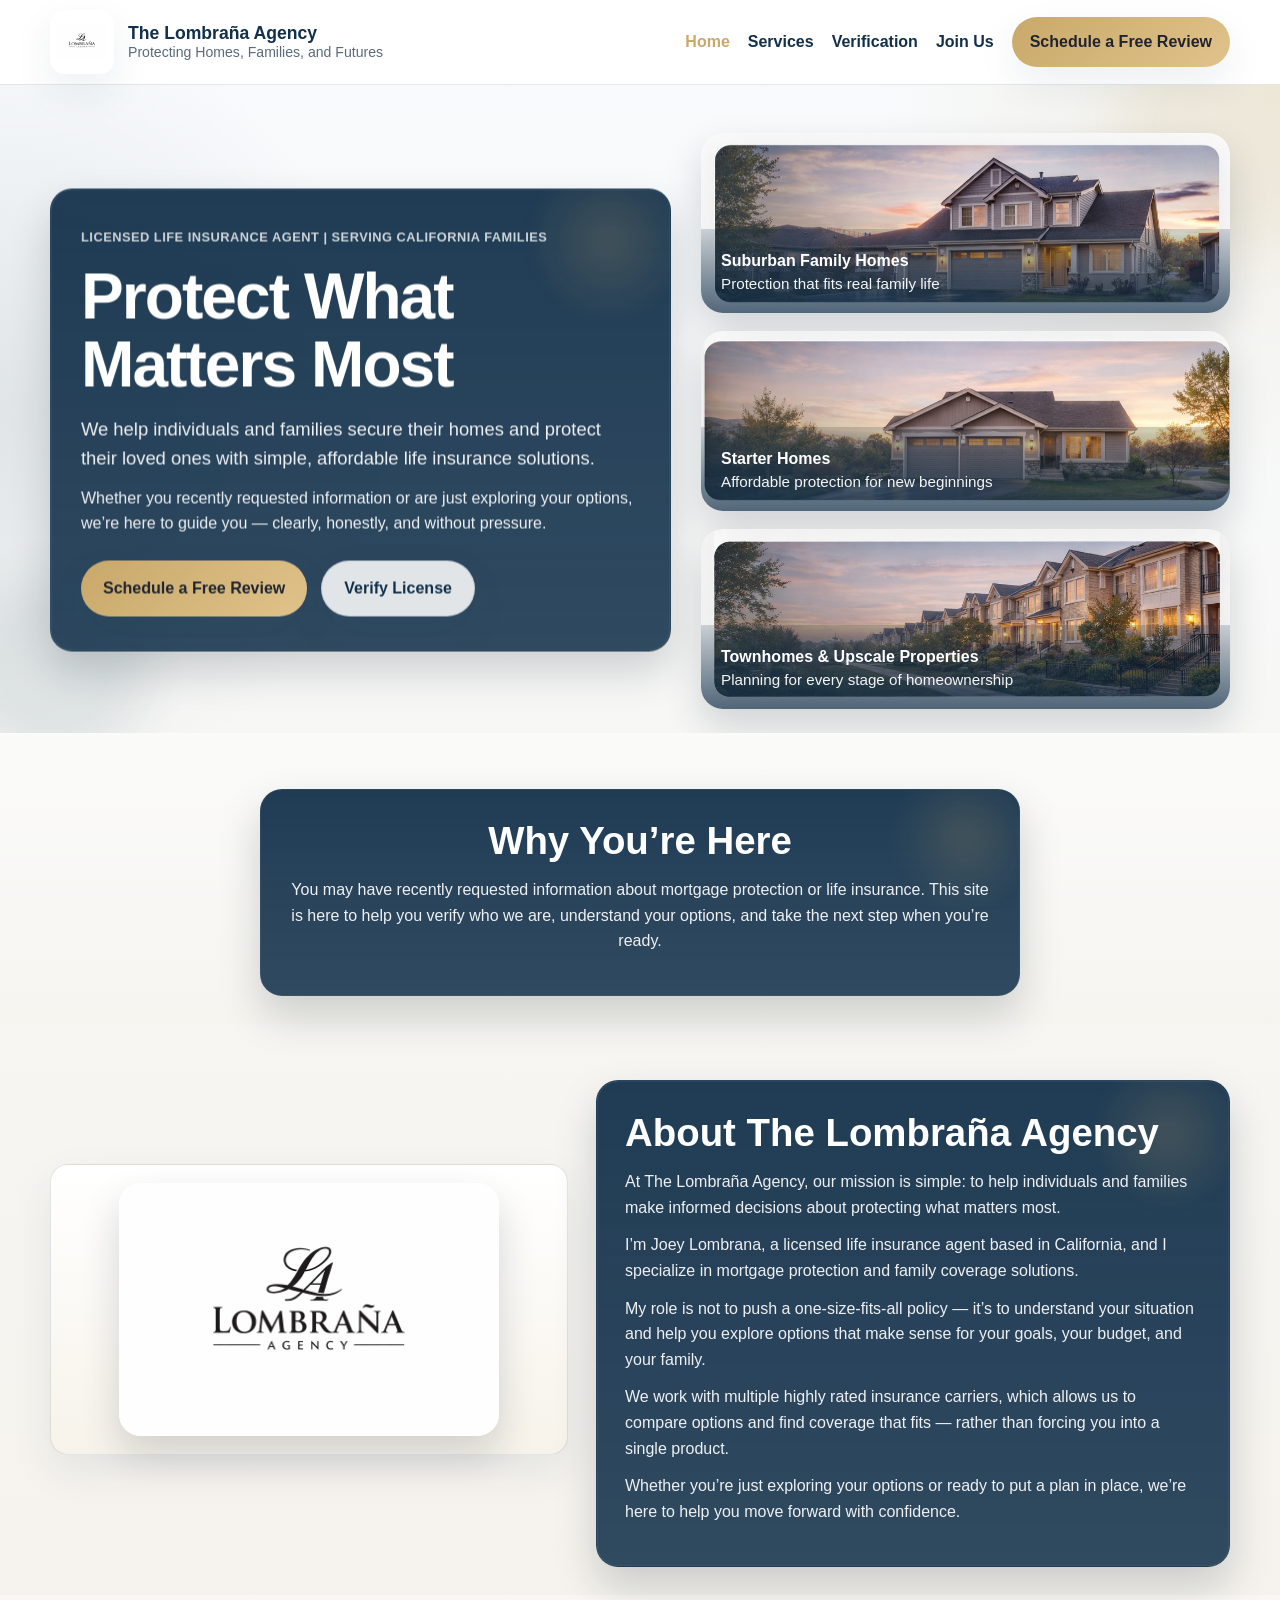
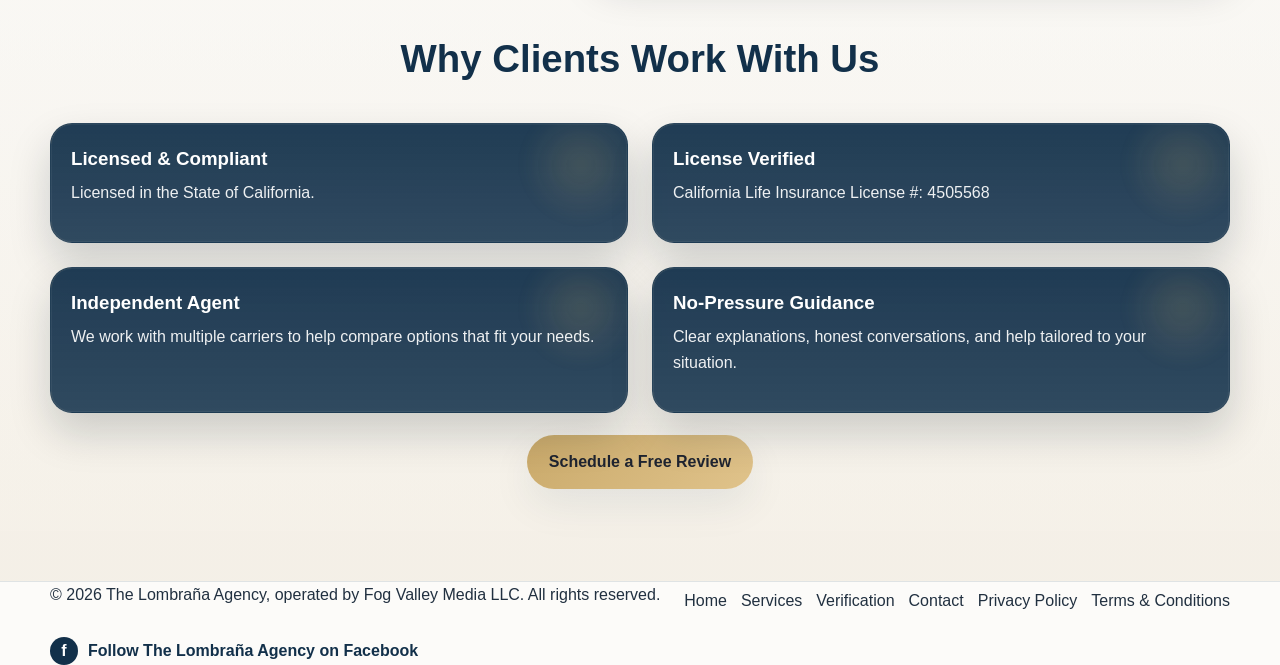
==== commit cacb03d3: "Update index.html" ====
--- a/index.html
+++ b/index.html
@@ -207,14 +207,28 @@
       margin-top: 24px;
     }
 
+    .hero-visual {
+      width: 100%;
+    }
+
+    .art-grid {
+      display: grid;
+      grid-template-columns: 1fr;
+      gap: 18px;
+    }
+
     .art-card {
       position: relative;
+      height: 180px;
       overflow: hidden;
       border-radius: 22px;
       box-shadow:
         0 18px 38px rgba(10, 25, 41, 0.16),
         0 0 0 1px rgba(255,255,255,0.06) inset;
       transition: transform 0.35s ease, box-shadow 0.35s ease;
+      background-size: cover;
+      background-position: center;
+      background-repeat: no-repeat;
     }
 
     .art-card:hover {
@@ -247,12 +261,30 @@
     }
 
     .art-overlay {
+      position: absolute;
+      left: 0;
+      right: 0;
+      bottom: 0;
+      padding: 22px 20px 18px;
       background: linear-gradient(180deg, rgba(18, 48, 74, 0.18), rgba(18, 48, 74, 0.72));
+      z-index: 1;
     }
 
     .art-overlay strong,
     .art-overlay span {
       color: #ffffff;
+      display: block;
+    }
+
+    .art-overlay strong {
+      margin-bottom: 4px;
+      font-size: 1rem;
+      line-height: 1.2;
+    }
+
+    .art-overlay span {
+      font-size: 0.95rem;
+      line-height: 1.35;
     }
 
     .why-here .container.narrow {
@@ -339,7 +371,8 @@
       .hero-copy,
       .why-here .container.narrow,
       .about-copy,
-      .trust-card {
+      .trust-card,
+      .art-card {
         border-radius: 20px;
       }
 
@@ -360,13 +393,18 @@
         top: -20px;
         right: -12px;
       }
+
+      .art-card {
+        height: 170px;
+      }
     }
 
     @media (max-width: 640px) {
       .hero-copy,
       .why-here .container.narrow,
       .about-copy,
-      .trust-card {
+      .trust-card,
+      .art-card {
         border-radius: 18px;
       }
 
@@ -386,6 +424,14 @@
       .trust-card::after {
         width: 100px;
         height: 100px;
+      }
+
+      .art-card {
+        height: 155px;
+      }
+
+      .art-overlay {
+        padding: 18px 16px 14px;
       }
     }
 
@@ -446,32 +492,32 @@
           </div>
         </div>
 
-       <div class="hero-visual">
-  <div class="art-grid">
-
-    <div class="art-card" style="background-image: url('suburban.jpg');">
-      <div class="art-overlay">
-        <strong>Suburban Family Homes</strong>
-        <span>Protection that fits real family life</span>
-      </div>
-    </div>
-
-    <div class="art-card" style="background-image: url('starter.jpg');">
-      <div class="art-overlay">
-        <strong>Starter Homes</strong>
-        <span>Affordable protection for new beginnings</span>
-      </div>
-    </div>
-
-    <div class="art-card" style="background-image: url('townhome.jpg');">
-      <div class="art-overlay">
-        <strong>Townhomes & Upscale Properties</strong>
-        <span>Planning for every stage of homeownership</span>
-      </div>
-    </div>
-
-  </div>
-</div>
+        <div class="hero-visual reveal is-visible delay-1">
+          <div class="art-grid">
+
+            <div class="art-card" style="background-image: url('suburban.jpg');">
+              <div class="art-overlay">
+                <strong>Suburban Family Homes</strong>
+                <span>Protection that fits real family life</span>
+              </div>
+            </div>
+
+            <div class="art-card" style="background-image: url('starter.jpg');">
+              <div class="art-overlay">
+                <strong>Starter Homes</strong>
+                <span>Affordable protection for new beginnings</span>
+              </div>
+            </div>
+
+            <div class="art-card" style="background-image: url('townhome.jpg');">
+              <div class="art-overlay">
+                <strong>Townhomes &amp; Upscale Properties</strong>
+                <span>Planning for every stage of homeownership</span>
+              </div>
+            </div>
+
+          </div>
+        </div>
       </div>
     </section>
 
@@ -550,7 +596,7 @@
         <a href="verification.html">Verification</a>
         <a href="contact.html">Contact</a>
         <a href="privacy.html">Privacy Policy</a>
-        <a href="terms.html">Terms & Conditions</a>
+        <a href="terms.html">Terms &amp; Conditions</a>
       </nav>
       <a
         class="social-link"
--- a/styles.css
+++ b/styles.css
@@ -327,15 +327,18 @@
 
 .art-grid {
   display: grid;
-  grid-template-columns: 1fr 1fr;
-  gap: 16px;
+  grid-template-columns: 1fr;
+  gap: 18px;
+}
 }
 
 .art-card {
   position: relative;
-  min-height: 220px;
-  border-radius: var(--radius);
+  height: 180px; /* ALL SAME SIZE */
+  border-radius: 18px;
   overflow: hidden;
+  background-size: cover;
+  background-position: center;
   box-shadow: var(--shadow);
   transition: transform var(--transition), box-shadow var(--transition);
 }
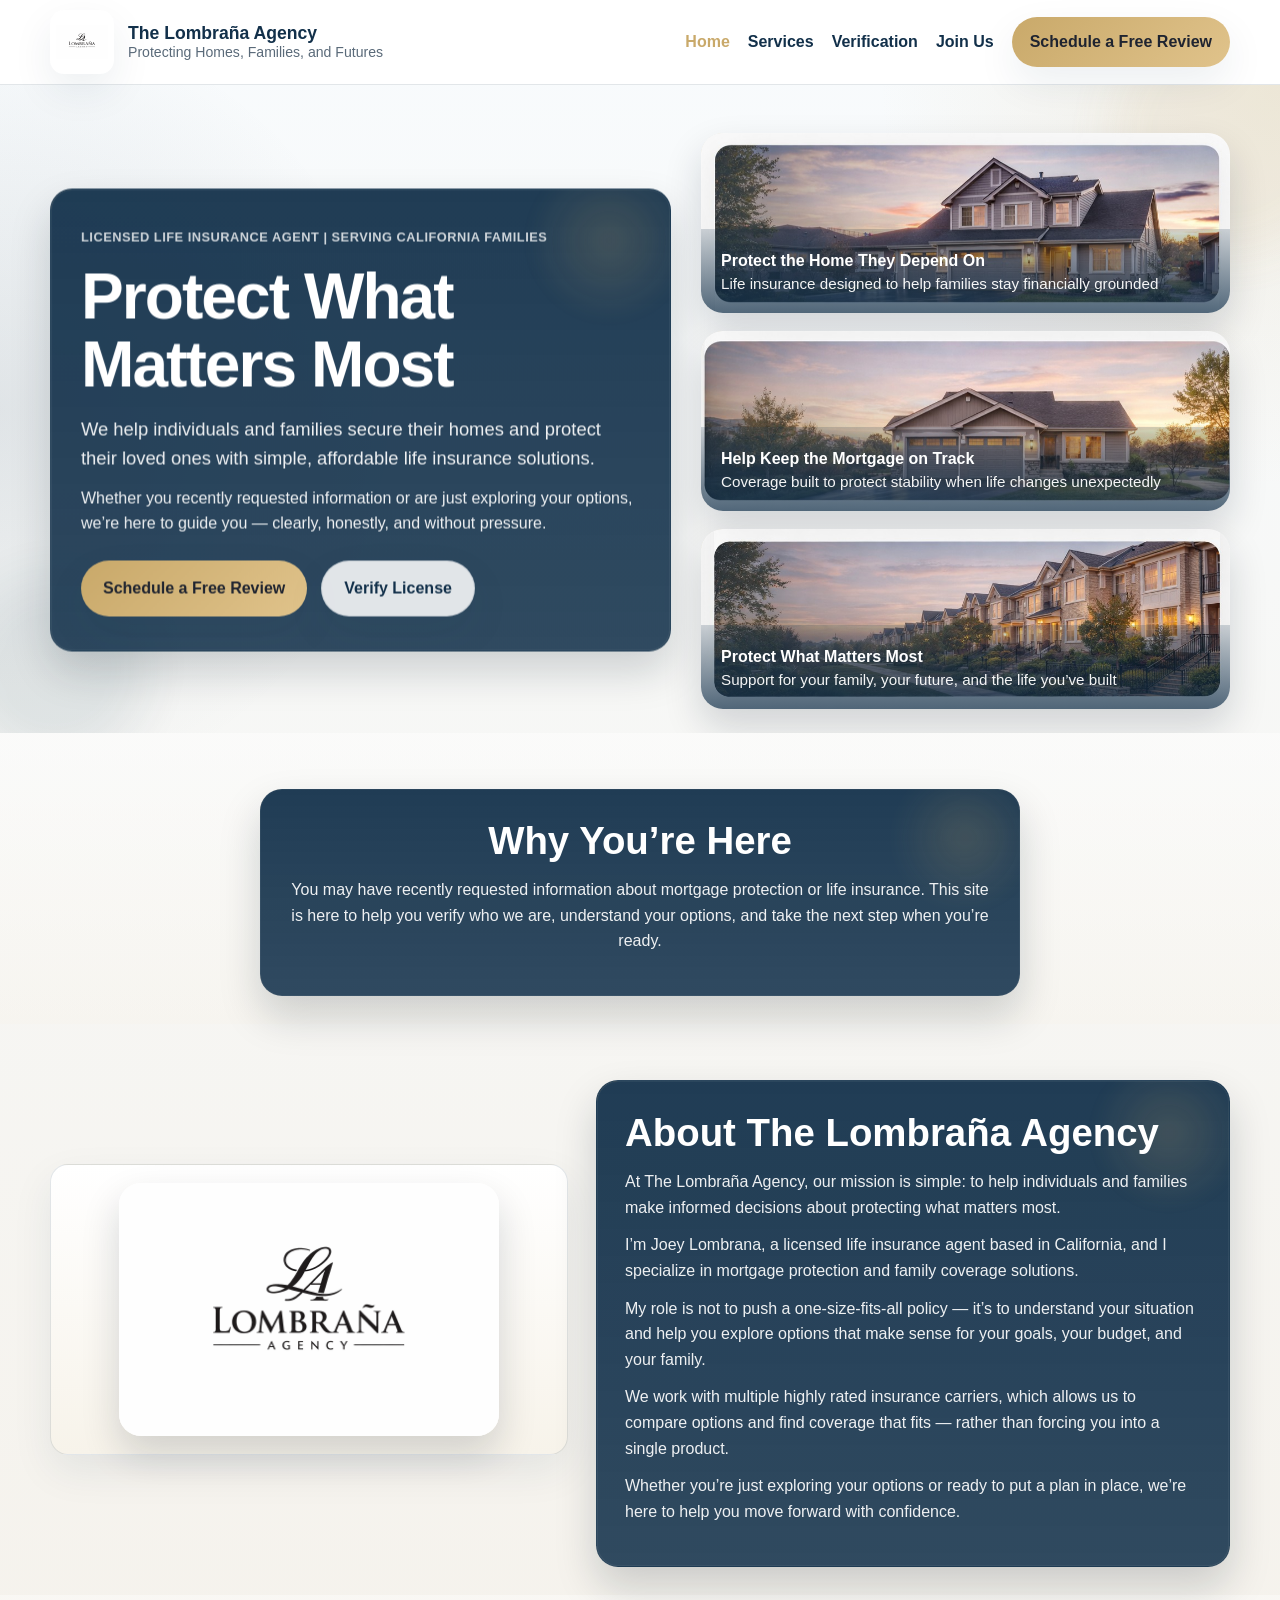
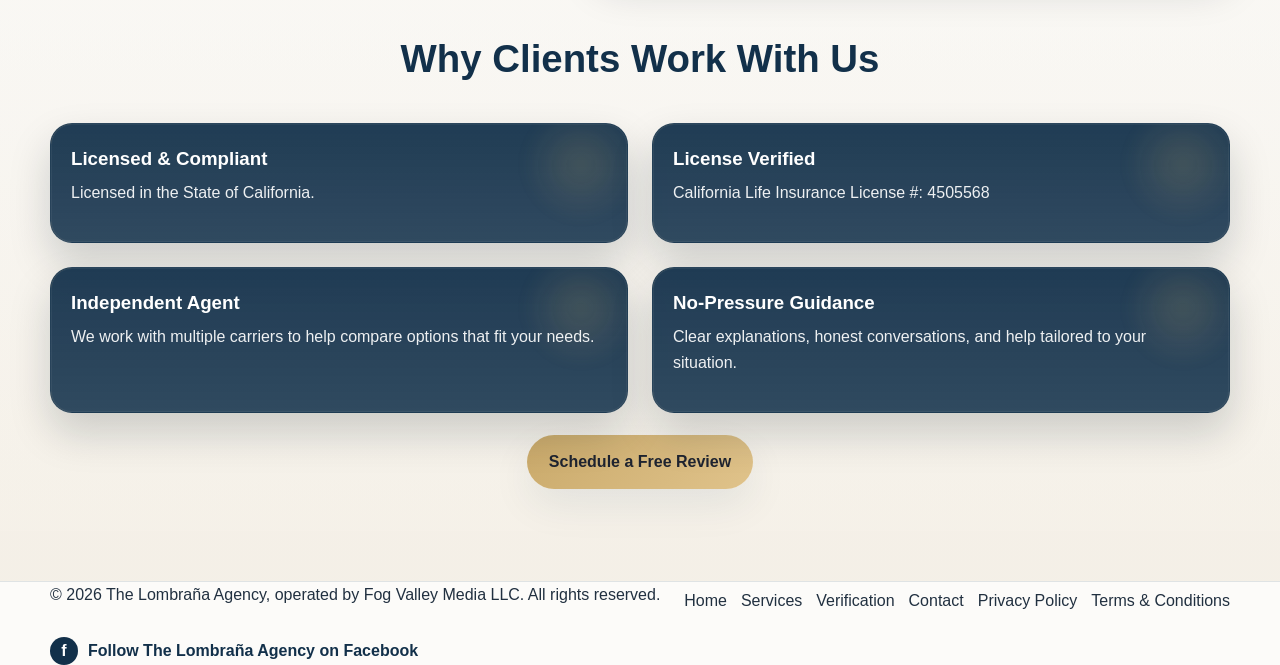
==== commit 17c0fd3a: "Update index.html" ====
--- a/index.html
+++ b/index.html
@@ -5,6 +5,18 @@
   <meta name="viewport" content="width=device-width, initial-scale=1.0" />
   <title>The Lombraña Agency | Protecting Homes, Families, and Futures</title>
   <meta name="description" content="The Lombraña Agency helps individuals and families secure their homes and protect their loved ones with simple, affordable life insurance solutions." />
+ <!-- Open Graph / Social Preview -->
+<meta property="og:title" content="The Lombraña Agency" />
+<meta property="og:description" content="Protecting What Matters Most. Life insurance solutions designed for your family’s future." />
+<meta property="og:image" content="https://www.lombranaagency.com/social_image.png" />
+<meta property="og:url" content="https://www.lombranaagency.com" />
+<meta property="og:type" content="website" />
+
+<!-- Twitter / iMessage Preview -->
+<meta name="twitter:card" content="summary_large_image" />
+<meta name="twitter:title" content="The Lombraña Agency" />
+<meta name="twitter:description" content="Protecting What Matters Most." />
+<meta name="twitter:image" content="https://www.lombranaagency.com/social_image.png" />
   <link rel="stylesheet" href="styles.css" />
 
   <style>
@@ -497,22 +509,22 @@
 
             <div class="art-card" style="background-image: url('suburban.jpg');">
               <div class="art-overlay">
-                <strong>Suburban Family Homes</strong>
-                <span>Protection that fits real family life</span>
+                <strong>Protect the Home They Depend On</strong>
+                <span>Life insurance designed to help families stay financially grounded</span>
               </div>
             </div>
 
             <div class="art-card" style="background-image: url('starter.jpg');">
               <div class="art-overlay">
-                <strong>Starter Homes</strong>
-                <span>Affordable protection for new beginnings</span>
+                <strong>Help Keep the Mortgage on Track</strong>
+                <span>Coverage built to protect stability when life changes unexpectedly</span>
               </div>
             </div>
 
             <div class="art-card" style="background-image: url('townhome.jpg');">
               <div class="art-overlay">
-                <strong>Townhomes &amp; Upscale Properties</strong>
-                <span>Planning for every stage of homeownership</span>
+                <strong>Protect What Matters Most</strong>
+                <span>Support for your family, your future, and the life you’ve built</span>
               </div>
             </div>
 
--- a/styles.css
+++ b/styles.css
@@ -330,11 +330,10 @@
   grid-template-columns: 1fr;
   gap: 18px;
 }
-}
 
 .art-card {
   position: relative;
-  height: 180px; /* ALL SAME SIZE */
+  height: 180px;
   border-radius: 18px;
   overflow: hidden;
   background-size: cover;
@@ -826,11 +825,28 @@
   }
 
   .flip-card {
-    height: 300px;
+    height: 460px !important;
+    margin-bottom: 28px;
   }
 
   .flip-card-inner {
-    height: 100%;
+    height: 460px !important;
+    min-height: 460px !important;
+  }
+
+  .flip-card-front,
+  .flip-card-back {
+    height: 460px !important;
+    min-height: 460px !important;
+  }
+
+  .flip-card-back {
+    padding: 28px 20px !important;
+    overflow-y: auto;
+  }
+
+  .card-grid {
+    gap: 28px;
   }
 
   .form-shell,
